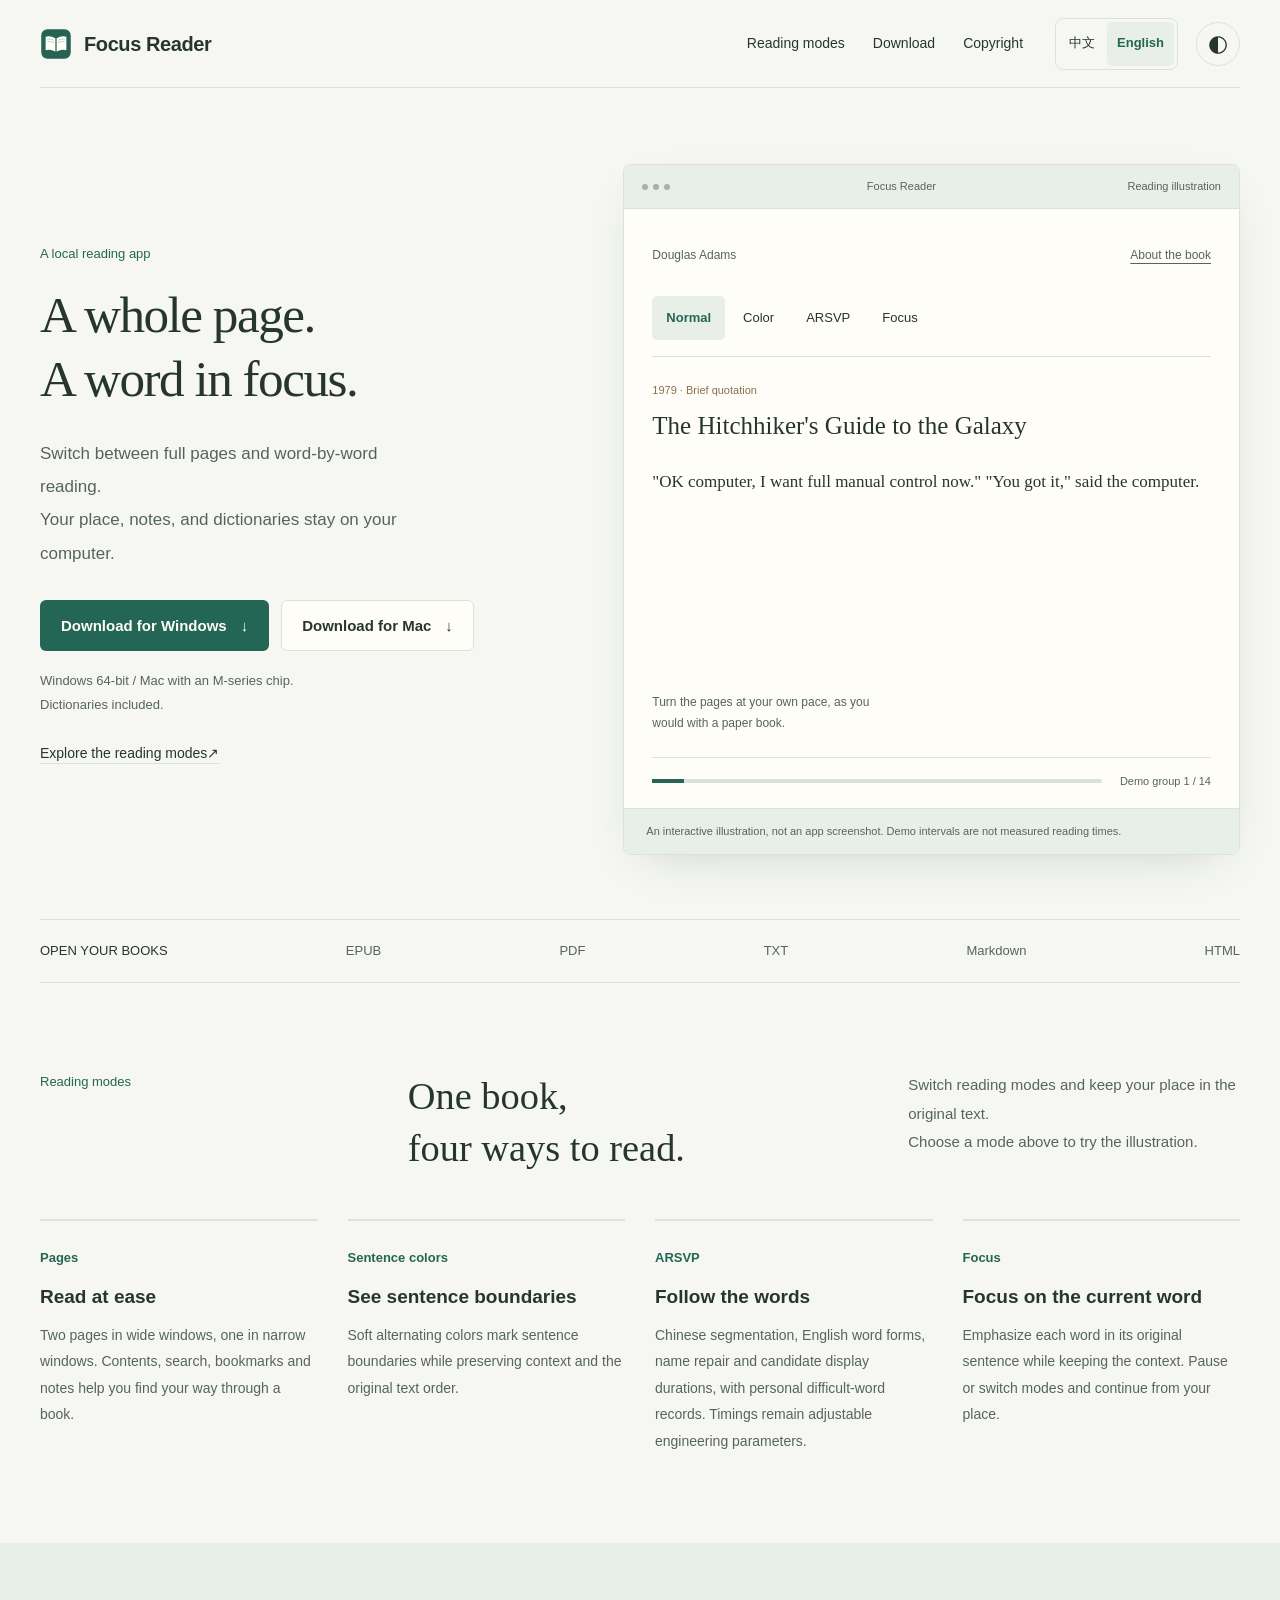
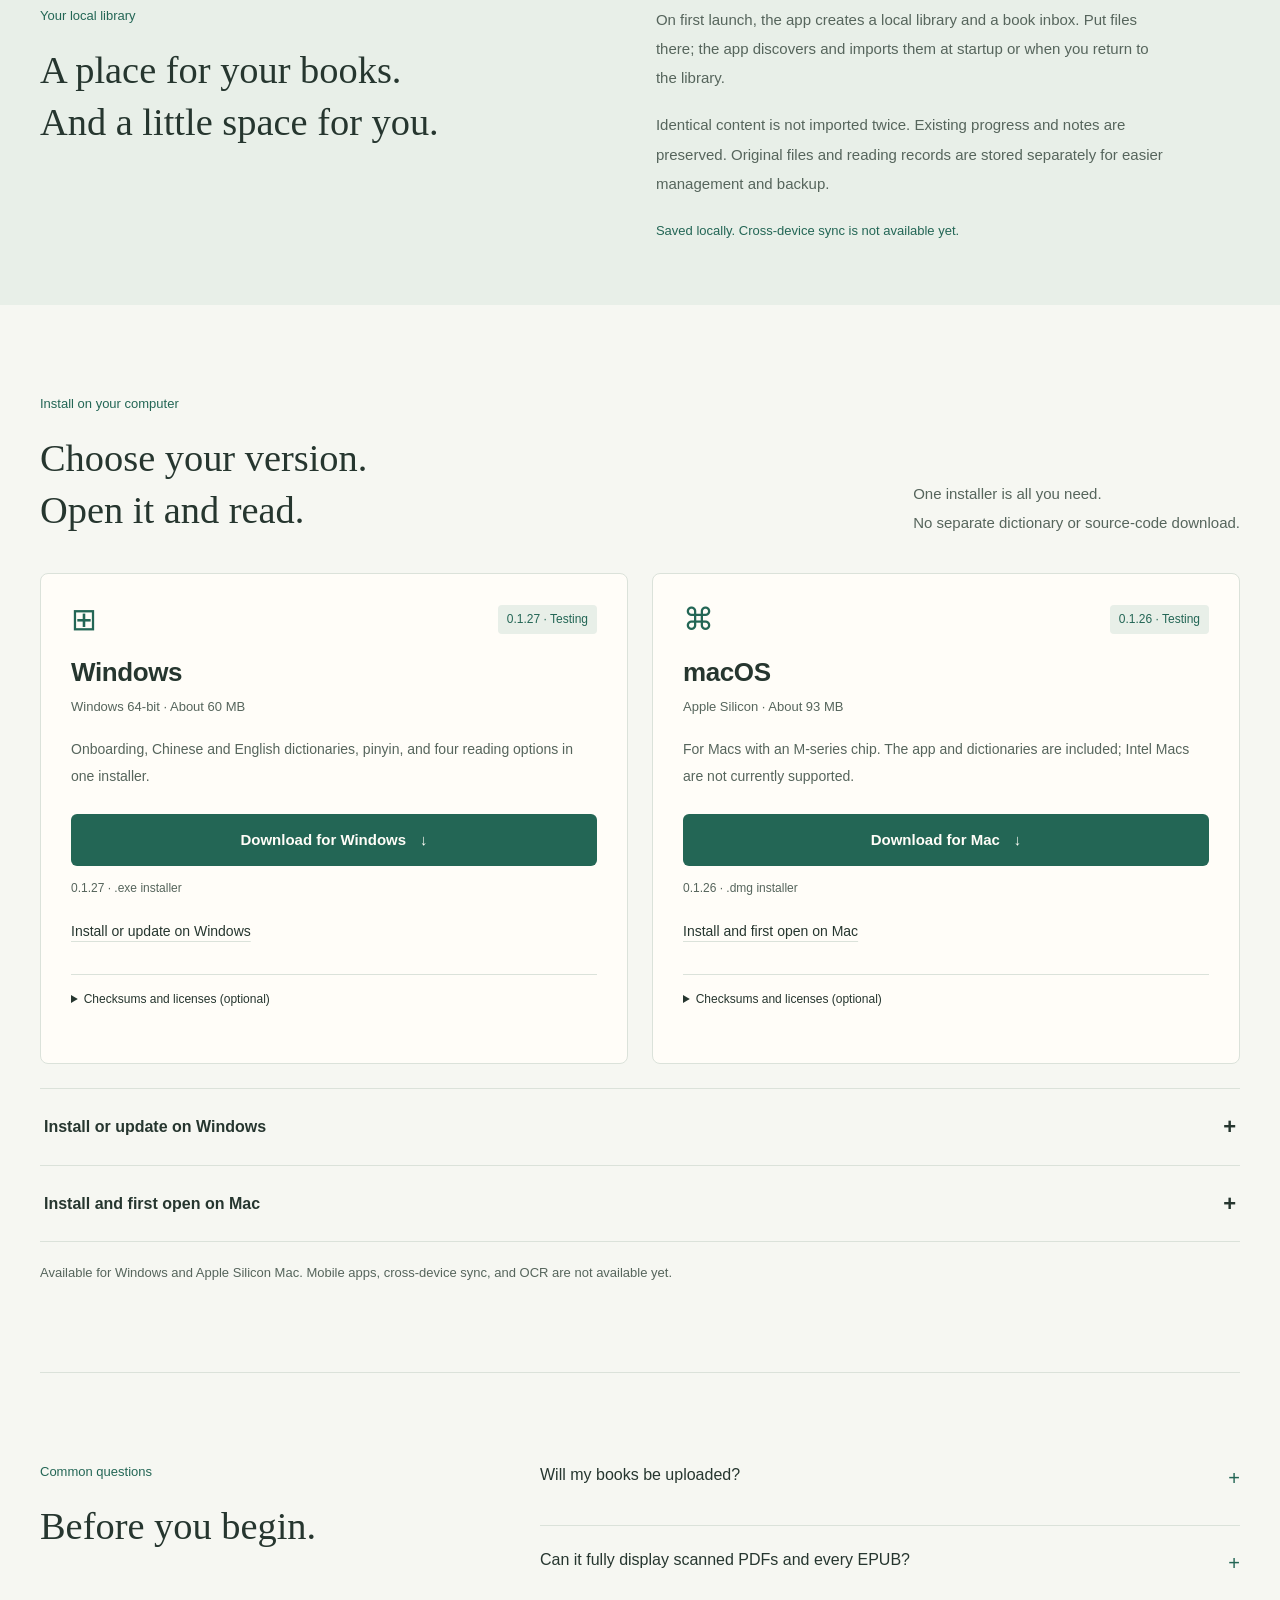
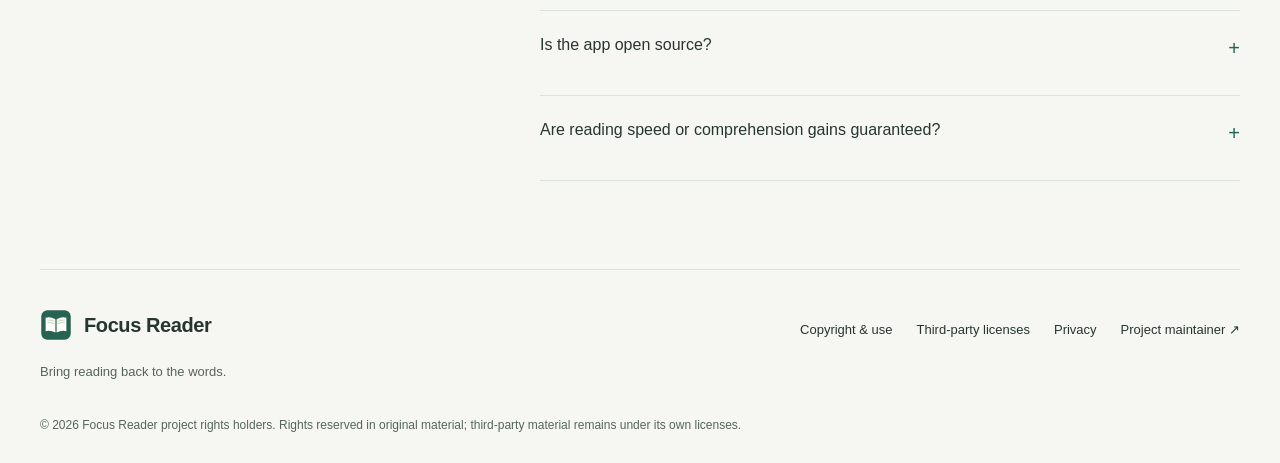
==== en/index.html @ 42b475e6 "Use attributed literary samples for Chinese and English reading demos" ====
<!doctype html>
<html lang="en">
<head>
  <meta charset="UTF-8">
  <meta name="viewport" content="width=device-width,initial-scale=1">
  <meta name="description" content="Focus Reader, a local desktop reader. Read normally, follow sentence colors, or try Chinese and English ARSVP and focus reading at your own pace.">
  <meta http-equiv="Content-Security-Policy" content="default-src &#x27;self&#x27;; script-src &#x27;self&#x27;; style-src &#x27;self&#x27;; img-src &#x27;self&#x27; data:; connect-src &#x27;self&#x27;; object-src &#x27;none&#x27;; base-uri &#x27;self&#x27;; form-action &#x27;none&#x27;">
  <meta name="referrer" content="strict-origin-when-cross-origin">
  <meta name="color-scheme" content="light dark">
  <title>Focus Reader · Keep your focus on the words</title>
  <link rel="icon" href="../icon.svg" type="image/svg+xml">
  <script src="../language.js"></script>
  <link rel="stylesheet" href="../styles.css">
  <script src="../site.js" defer></script>
</head>
<body>
  <a class="skip" href="#main">Skip to content</a>
  <header class="nav wrap">
    <a class="brand" href="./" aria-label="Focus Reader home"><img src="../icon.svg" alt="" width="34" height="34">Focus Reader</a>
    <nav aria-label="Main navigation"><a href="#experience">Reading modes</a><a href="#download">Download</a><a href="copyright.html">Copyright</a></nav>
    <div class="nav-controls"><div class="language-switch" aria-label="Website language"><a href="../index.html?lang=zh" data-language="zh" lang="zh-CN">中文</a><a href="index.html?lang=en" data-language="en" lang="en">English</a></div><button class="theme" id="theme-toggle" type="button" aria-label="Switch to dark appearance" aria-pressed="false">◐</button></div>
  </header>
  <main id="main">
    <section class="hero wrap" aria-labelledby="hero-title">
      <div class="hero-copy">
        <p class="eyebrow">A local reading app</p>
        <h1 id="hero-title">A whole page.<br>A word in focus.</h1>
        <p class="lead">Switch between full pages and word-by-word reading.<br>Your place, notes, and dictionaries stay on your computer.</p>
        <div class="hero-actions">
          <a class="button primary" data-windows-download href="https://github.com/f4freak1995-dev/focus-reader/releases/download/v0.1.27-windows/Focus-Reader-0.1.27-Windows-x64-setup.exe">Download for Windows <span aria-hidden="true">↓</span></a>
          <a class="button secondary" data-mac-download href="https://github.com/f4freak1995-dev/focus-reader/releases/download/v0.1.26-macos-testing/Focus-Reader-0.1.26-macOS-AppleSilicon-testing.dmg">Download for Mac <span aria-hidden="true">↓</span></a>
        </div>
        <p class="hero-note">Windows 64-bit / Mac with an M-series chip. Dictionaries included.</p>
        <a class="text-link" href="#experience">Explore the reading modes <span aria-hidden="true">↗</span></a>
      </div>
      <div class="reader-demo" aria-label="Interactive reading illustration">
        <div class="demo-top"><span><i class="window-dot"></i><i class="window-dot"></i><i class="window-dot"></i></span><span>Focus Reader</span><span class="demo-top-right">Reading illustration</span></div>
        <div class="demo-inner">
          <div class="demo-meta"><span data-sample-slot="author">Douglas Adams</span><a data-sample-slot="source" href="https://penguinrandomhousesecondaryeducation.com/book/?isbn=9780345418913">About the book</a></div>
          <div class="tabs" role="tablist" aria-label="Explore four reading modes">
            <button id="tab-normal" role="tab" aria-selected="true" aria-controls="reading-panel" tabindex="0" data-mode="normal">Normal</button>
            <button id="tab-color" role="tab" aria-selected="false" aria-controls="reading-panel" tabindex="-1" data-mode="color">Color</button>
            <button id="tab-arsvp" role="tab" aria-selected="false" aria-controls="reading-panel" tabindex="-1" data-mode="arsvp">ARSVP</button>
            <button id="tab-focus" role="tab" aria-selected="false" aria-controls="reading-panel" tabindex="-1" data-mode="focus">Focus</button>
          </div>
          <div id="reading-panel" class="page-text normal" role="tabpanel" aria-labelledby="tab-normal" tabindex="0">
            <p class="chapter-label" data-sample-slot="edition">1979 · Brief quotation</p>
            <h2 data-sample-slot="title">The Hitchhiker's Guide to the Galaxy</h2>
            <p class="sample" data-sample-slot="text"><span class="s1">"OK computer, I want full manual control now."</span> <span class="s2">"You got it," said the computer.</span></p>
            <div class="word-stage" hidden><span class="word-label">CURRENT WORD</span><strong id="current-word" data-sample-slot="firstWord">"OK</strong></div>
            <div class="focus-line" hidden></div>
            <div class="page-bottom"><span id="mode-caption" aria-live="polite">Turn the pages at your own pace, as you would with a paper book.</span><button id="play-demo" class="play" type="button" hidden aria-pressed="false">Play demo</button></div>
          </div>
          <div class="demo-progress"><span class="progress-track" aria-hidden="true"><svg viewbox="0 0 1000 4" preserveaspectratio="none"><rect width="1000" height="4" class="progress-background"/><rect id="demo-progress-fill" width="18" height="4"/></svg></span><span id="demo-location" data-sample-slot="progress">Demo group 1 / 14</span></div>
        </div>
        <p class="demo-disclaimer">An interactive illustration, not an app screenshot. Demo intervals are not measured reading times.</p>
      </div>
    </section>
    <div class="format-strip wrap"><span>OPEN YOUR BOOKS</span><span>EPUB</span><span>PDF</span><span>TXT</span><span>Markdown</span><span>HTML</span></div>
    <section id="experience" class="section wrap" aria-labelledby="experience-title">
      <div class="section-heading"><p class="eyebrow">Reading modes</p><h2 id="experience-title">One book,<br>four ways to read.</h2><p>Switch reading modes and keep your place in the original text.<br>Choose a mode above to try the illustration.</p></div>
      <div class="features">
        <article><span class="feature-no">Pages</span><h3>Read at ease</h3><p>Two pages in wide windows, one in narrow windows. Contents, search, bookmarks and notes help you find your way through a book.</p></article>
        <article><span class="feature-no">Sentence colors</span><h3>See sentence boundaries</h3><p>Soft alternating colors mark sentence boundaries while preserving context and the original text order.</p></article>
        <article><span class="feature-no">ARSVP</span><h3>Follow the words</h3><p>Chinese segmentation, English word forms, name repair and candidate display durations, with personal difficult-word records. Timings remain adjustable engineering parameters.</p></article>
        <article><span class="feature-no">Focus</span><h3>Focus on the current word</h3><p>Emphasize each word in its original sentence while keeping the context. Pause or switch modes and continue from your place.</p></article>
      </div>
    </section>
    <section class="library-section">
      <div class="wrap library-grid"><div><p class="eyebrow">Your local library</p><h2>A place for your books.<br>And a little space for you.</h2></div><div class="library-copy"><p>On first launch, the app creates a local library and a book inbox. Put files there; the app discovers and imports them at startup or when you return to the library.</p><p>Identical content is not imported twice. Existing progress and notes are preserved. Original files and reading records are stored separately for easier management and backup.</p><span class="small-label">Saved locally. Cross-device sync is not available yet.</span></div></div>
    </section>
    <section id="download" class="section wrap" aria-labelledby="download-title">
      <div class="download-heading"><div><p class="eyebrow">Install on your computer</p><h2 id="download-title">Choose your version.<br>Open it and read.</h2></div><p>One installer is all you need.<br>No separate dictionary or source-code download.</p></div>
      <div class="download-platforms">
        <article class="download-card windows-download" id="windows-release" data-platform="windows">
          <div class="card-top"><span class="platform-icon" aria-hidden="true">⊞</span><span class="pill">0.1.27 · Testing</span></div>
          <h3>Windows</h3><p class="platform-detail">Windows 64-bit · About 60 MB</p>
          <p>Onboarding, Chinese and English dictionaries, pinyin, and four reading options in one installer.</p>
          <a class="button primary" data-windows-download href="https://github.com/f4freak1995-dev/focus-reader/releases/download/v0.1.27-windows/Focus-Reader-0.1.27-Windows-x64-setup.exe">Download for Windows <span aria-hidden="true">↓</span></a>
          <p class="download-status" id="windows-status">0.1.27 · .exe installer</p>
          <a class="text-link" href="#windows-install">Install or update on Windows</a>
          <details class="checksum"><summary>Checksums and licenses (optional)</summary><code id="windows-hash">50075d830ff467c4a71d634f4842d98f9c08872d10078eed18a9a4a5bb893d3d</code><p><a href="https://github.com/f4freak1995-dev/focus-reader/releases/download/v0.1.27-windows/SHA256SUMS.txt">Download checksum list</a> · <a href="https://github.com/f4freak1995-dev/focus-reader/releases/download/v0.1.27-windows/Focus-Reader-0.1.27-Third-Party-Notices.zip">Third-party notices</a></p><p>This Windows testing build is not Authenticode-signed.</p></details>
        </article>
        <article class="download-card mac-download" data-platform="mac">
          <div class="card-top"><span class="platform-icon" aria-hidden="true">⌘</span><span class="pill">0.1.26 · Testing</span></div>
          <h3>macOS</h3><p class="platform-detail">Apple Silicon · About 93 MB</p>
          <p>For Macs with an M-series chip. The app and dictionaries are included; Intel Macs are not currently supported.</p>
          <a class="button primary" data-mac-download href="https://github.com/f4freak1995-dev/focus-reader/releases/download/v0.1.26-macos-testing/Focus-Reader-0.1.26-macOS-AppleSilicon-testing.dmg">Download for Mac <span aria-hidden="true">↓</span></a>
          <p class="download-status" id="mac-status">0.1.26 · .dmg installer</p>
          <a class="text-link" href="#mac-install">Install and first open on Mac</a>
          <details class="checksum"><summary>Checksums and licenses (optional)</summary><code id="mac-hash">46694acb97533a082efba105bd6e0d83851840b0fd268b4d8a2ce6a891030dfa</code><p><a href="https://github.com/f4freak1995-dev/focus-reader/releases/download/v0.1.26-macos-testing/SHA256SUMS.txt">Download checksum list</a> · <a href="third-party.html">Third-party licenses</a></p><p>This Mac testing build is not Apple-notarized.</p></details>
        </article>
      </div>
      <div class="installation-guides" id="install">
        <details class="platform-install" id="windows-install"><summary><span>Install or update on Windows</span><span aria-hidden="true">+</span></summary><div class="platform-install-content">
          <ol class="install-steps"><li><span class="step-number" aria-hidden="true">1</span><h4>Download the installer</h4><p>Click the Windows download button, then find the .exe file in Downloads.</p></li><li><span class="step-number" aria-hidden="true">2</span><h4>Double-click and install</h4><p>The app and dictionaries install together. Update an existing installation without deleting your library.</p></li><li><span class="step-number" aria-hidden="true">3</span><h4>Open your book</h4><p>Open Focus Reader from the desktop or Start menu. Import a book or try the included sample.</p></li></ol>
          <p class="books-tip">A local library is created on first launch. You can also choose its folder in the app.</p>
          <p class="help-reference">If the system shows an unknown publisher, confirm that the installer came from this page and check its checksum. Keep system security protections enabled.</p>
        </div></details>
        <details class="platform-install" id="mac-install"><summary><span>Install and first open on Mac</span><span aria-hidden="true">+</span></summary><div class="platform-install-content"><div id="mac-install-steps" class="install-guide"><h3>After downloading, install like this</h3><ol class="install-steps"><li><span class="step-number" aria-hidden="true">1</span><h4>Open the downloaded file</h4><p>In Finder's Downloads folder, double-click the downloaded  <strong>.dmg</strong>  file.</p></li><li><span class="step-number" aria-hidden="true">2</span><h4>Drag it into Applications</h4><p>In the window that opens, drag  <strong>Focus Reader</strong>  into  <strong>Applications</strong>  folder.</p></li><li><span class="step-number" aria-hidden="true">3</span><h4>Open it and start reading</h4><p>Open  <strong>Focus Reader</strong> from Finder's Applications folder. Your local library is created on first launch.</p></li></ol>
        <p class="books-tip">To add books later, put them in  <strong>Documents → Focus Reader → Books</strong>; they are imported at startup or when you return to the library.</p></div> <details id="mac-open-help" class="install-help">
          <summary>Does macOS say Apple cannot check the app for malicious software?</summary>
          <div class="open-help-content">
            <div class="alert-example" aria-label="Illustration of the can&#x27;t-open message"><img src="../icon.svg" alt="" width="40" height="40"><div><span class="example-label">EXAMPLE MESSAGE</span><p>Focus Reader cannot be opened because Apple cannot check it for malicious software.</p></div></div>
            <p class="help-context">The current Mac testing build has not been notarized by Apple, so macOS may show this message. <strong>This does not mean Apple has confirmed that the app is safe. </strong> The steps below apply only to messages about being unable to check the app or verify its developer. Confirm the installer came from this page, and continue only if you trust the app and have checked that the file has not been altered.</p>
            <h4>Follow these steps in order</h4>
            <ol class="open-help-steps">
              <li><strong>Dismiss the message first. </strong> Click OK or Done. Show in Finder only locates the file; it does not open the app.</li>
              <li><strong>Install the app in Applications. </strong> If you are still in the DMG window with two icons, drag Focus Reader into Applications and wait for copying to finish.</li>
              <li><strong>Try opening it from Applications once. </strong> Open Finder → Applications and double-click Focus Reader. If the same message appears, dismiss it and continue.</li>
              <li><strong>Open Privacy &amp; Security. </strong> Go to  → System Settings → Privacy &amp; Security, then scroll down to the Security section.</li>
              <li><strong>Find the blocked-app message for Focus Reader. </strong> Check that the message refers to Focus Reader, then click Open Anyway. Wording may vary with your macOS version.</li>
              <li><strong>Confirm by clicking Open. </strong> Complete the macOS confirmation and click Open. Afterward, you can usually launch the app directly from Applications.</li>
            </ol>
            <div class="settings-example" aria-label="Illustration of the System Settings path"><span> System Settings</span><span aria-hidden="true">→</span><span>Privacy &amp; Security</span><span aria-hidden="true">→</span><span>Focus Reader message</span><span class="example-choice">Open Anyway</span><small>Illustrative path; the actual interface depends on your macOS version.</small></div>
            <div class="help-cases">
              <div><h4>Can't find Open Anyway?</h4><p>Check that copying in step 2 finished and that step 3 opened Focus Reader from Applications. Try opening it again, return to Privacy &amp; Security and scroll down. A work- or school-managed Mac may restrict this action; contact its administrator.</p></div>
              <div><h4>Does it say damaged or will damage your computer?</h4><p>These are different warnings. Stop opening the app, download it again from the official source and report the full message. This guide does not apply to those warnings, and downloading again is not guaranteed to resolve them.</p></div>
              <div><h4>Does it say the chip or system version is incompatible?</h4><p>Open  → About This Mac and check your macOS version and chip. This installer supports only Apple Silicon Macs, not Intel Macs.</p></div>
            </div>
            <p class="help-reference">Based on  <a href="https://support.apple.com/en-us/102445" rel="noopener noreferrer">Apple's official guide to opening apps</a>. If the app still won't start, <a href="https://github.com/f4freak1995-dev/focus-reader/issues/new" rel="noopener noreferrer">report a launch issue</a> with your system version, chip and message text. Keep screenshots limited to the error window and hide personal information.</p>
          </div>
        </details></div></details>
      </div>
      <p class="release-boundary">Available for Windows and Apple Silicon Mac. Mobile apps, cross-device sync, and OCR are not available yet.</p>
    </section>
    <section class="faq wrap section" aria-labelledby="faq-title"><div class="faq-title"><p class="eyebrow">Common questions</p><h2 id="faq-title">Before you begin.</h2></div><div class="faq-list">
      <details><summary>Will my books be uploaded?</summary><p>The current app uses a local library, with no account or cloud sync. This website does not read your books or include tracking scripts. External hosting services may record visits under their own policies.</p></details>
      <details><summary>Can it fully display scanned PDFs and every EPUB?</summary><p>OCR is not available. Scanned PDFs can be viewed as original pages. Complex layouts, footnotes and publisher styling are still being improved. Encrypted EPUB content also has limitations.</p></details>
      <details><summary>Is the app open source?</summary><p>The original reader source is currently private. The public website provides product information, release notes and license notices. Third-party components remain under their own licenses.</p></details>
      <details><summary>Are reading speed or comprehension gains guaranteed?</summary><p>No. ARSVP and focus reading offer alternative presentations. Candidate timings need calibration through actual reading. The project does not claim validated improvements in comprehension.</p></details>
    </div></section>
  </main>
  <footer class="wrap footer"><div class="footer-brand"><a class="brand" href="./"><img src="../icon.svg" alt="" width="28" height="28">Focus Reader</a><p>Bring reading back to the words.</p></div><div class="footer-links"><a href="copyright.html">Copyright &amp; use</a><a href="third-party.html">Third-party licenses</a><a href="privacy.html">Privacy</a><a href="https://github.com/f4freak1995-dev" rel="noopener noreferrer">Project maintainer ↗</a></div><p class="copyright">© 2026 Focus Reader project rights holders. Rights reserved in original material; third-party material remains under its own licenses.</p></footer>
</body>
</html>
---- styles.css ----
/* Focus Reader: paper, readable type, and one clear route to the local app. */
:root {
  color-scheme:light;
  --bg:#f6f7f2;
  --panel:#fffdf8;
  --reader:#fffdf8;
  --ink:#26362f;
  --muted:#56655c;
  --line:#dbe2da;
  --green:#236655;
  --soft:#e8efe8;
  --accent:#8a7150;
  --shadow:0 16px 48px -24px #233e3540;
  --book-font:"Iowan Old Style","Songti SC","STSong",Georgia,serif;
  --ui-font:Inter,"Segoe UI","PingFang SC","Microsoft YaHei",sans-serif
}
:root[data-theme=dark] {
  color-scheme:dark;
  --bg:#18211d;
  --panel:#202c25;
  --reader:#222e27;
  --ink:#edf2eb;
  --muted:#b8c6bb;
  --line:#3d5043;
  --green:#a4d1b6;
  --soft:#2e4235;
  --accent:#d2b896;
  --shadow:0 16px 48px -24px #0008
}
* {
  box-sizing:border-box
}
html {
  scroll-behavior:smooth;
  scroll-padding-top:24px
}
body {
  margin:0;
  background:var(--bg);
  color:var(--ink);
  font:16px/1.7 var(--ui-font);
  text-rendering:optimizeLegibility
}
a {
  color:inherit;
  text-decoration:none
}
button {
  font:inherit;
  color:inherit;
  cursor:pointer
}
button,a {
  -webkit-tap-highlight-color:transparent
}
button:disabled {
  cursor:default
}
img {
  max-width:100%;
  height:auto
}
[hidden] {
  display:none!important
}
h1,h2,h3,h4,p {
  margin-block-start:0
}
h1,h2,h3 {
  line-height:1.35
}
h2 {
  font-family:var(--book-font);
  font-size:clamp(30px,3vw,44px);
  font-weight:500;
  margin-block-end:22px
}
p {
  margin-block-end:18px
}
a:focus-visible,button:focus-visible,summary:focus-visible,[tabindex]:focus-visible {
  outline:2px solid var(--green);
  outline-offset:5px;
  border-radius:3px
}
.wrap {
  width:min(1200px,calc(100% - 64px));
  margin-inline:auto
}
.section {
  padding-block:88px
}
.eyebrow {
  font-size:13px;
  color:var(--green);
  margin-block-end:18px;
  letter-spacing:0
}
.text-link {
  font-size:14px;
  text-decoration:underline;
  text-underline-offset:5px;
  text-decoration-color:var(--line)
}
.text-link:hover {
  text-decoration-color:var(--green)
}
.skip {
  position:absolute;
  inset-inline-start:24px;
  top:-100px;
  z-index:10;
  background:var(--panel);
  padding:10px 16px
}
.skip:focus {
  top:12px
}
/* Navigation stays simple;
language and appearance remain available on every page. */.nav {
  min-height:88px;
  display:flex;
  align-items:center;
  gap:32px;
  border-bottom:1px solid var(--line)
}
.brand {
  display:inline-flex;
  align-items:center;
  gap:12px;
  font-size:20px;
  font-weight:650;
  letter-spacing:-.4px;
  white-space:nowrap
}
.brand img {
  width:32px;
  height:32px
}
.nav nav {
  margin-inline-start:auto;
  display:flex;
  gap:28px;
  font-size:14px
}
.nav nav a:hover,.footer-links a:hover {
  color:var(--green)
}
.nav-controls {
  display:flex;
  align-items:center;
  gap:18px
}
.language-switch {
  display:flex;
  align-items:center;
  gap:2px;
  padding:3px;
  border:1px solid var(--line);
  border-radius:8px;
  font-size:13px
}
.language-switch a {
  display:grid;
  place-items:center;
  min-height:38px;
  padding:5px 10px
}
.language-switch [aria-current=true] {
  background:var(--soft);
  border-radius:5px;
  color:var(--green);
  font-weight:650
}
.theme {
  width:42px;
  height:42px;
  background:transparent;
  border:1px solid var(--line);
  border-radius:50%;
  font-size:23px;
  line-height:1
}
.theme:hover {
  background:var(--soft)
}
/* One intentional focal point: a level, readable book page rather than a floating mockup. */
.hero {
  display:grid;
  grid-template-columns:minmax(0,.92fr) minmax(0,1.08fr);
  align-items:center;
  gap:58px;
  padding-block:76px 64px
}
.hero h1 {
  font-family:var(--book-font);
  font-size:clamp(44px,4.2vw,64px);
  line-height:1.35;
  font-weight:500;
  letter-spacing:-1px;
  margin-block-end:26px
}
.hero .lead {
  font-size:17px;
  line-height:1.95;
  color:var(--muted);
  margin-block-end:30px;
  max-width:40ch
}
.hero-actions {
  display:flex;
  gap:12px;
  flex-wrap:wrap
}
.button {
  display:inline-flex;
  align-items:center;
  justify-content:center;
  gap:14px;
  padding:12px 20px;
  min-height:48px;
  border:1px solid transparent;
  border-radius:6px;
  font-size:15px;
  font-weight:600;
  text-align:center
}
.primary {
  background:var(--green);
  color:var(--panel)
}
.primary:hover {
  filter:brightness(.94)
}
.secondary {
  border-color:var(--line);
  background:var(--panel)
}
.secondary:hover {
  background:var(--soft);
  border-color:var(--green)
}
.hero-note {
  font-size:13px;
  line-height:1.8;
  color:var(--muted);
  margin-block:18px 16px;
  max-width:42ch
}
.reader-demo {
  background:var(--reader);
  border:1px solid var(--line);
  border-radius:8px;
  box-shadow:var(--shadow);
  overflow:hidden;
  min-width:0
}
.demo-top {
  display:flex;
  align-items:center;
  justify-content:space-between;
  gap:12px;
  padding:12px 18px;
  background:var(--soft);
  font-size:11px;
  color:var(--muted);
  border-bottom:1px solid var(--line)
}
.window-dot {
  display:inline-block;
  width:6px;
  height:6px;
  margin-inline-end:5px;
  border-radius:50%;
  background:var(--muted);
  opacity:.45
}
.demo-top-right {
  font-size:11px
}
.demo-inner {
  padding:25px 28px 18px
}
.demo-meta {
  display:flex;
  justify-content:space-between;
  gap:12px;
  font-size:12px;
  color:var(--muted);
  margin-block-end:18px
}
.tabs {
  display:flex;
  gap:4px;
  flex-wrap:wrap;
  padding-bottom:16px;
  border-bottom:1px solid var(--line)
}
.tabs button {
  border:0;
  border-radius:5px;
  background:transparent;
  padding:7px 14px;
  min-height:38px;
  font-size:13px
}
.tabs button[aria-selected=true] {
  background:var(--soft);
  color:var(--green);
  font-weight:650
}
.tabs button:hover {
  background:var(--soft)
}
.page-text {
  height:400px;
  min-height:400px;
  padding-block:24px 16px;
  display:flex;
  flex-direction:column
}
.chapter-label {
  font-size:11px;
  color:var(--accent);
  margin-block-end:10px
}
.page-text h2 {
  font-size:25px;
  margin-block-end:22px
}
.sample {
  font:18px/2.05 var(--book-font);
  margin:0;
  flex:1;
  min-height:0;
  overflow:auto;
  text-align:start;
  overflow-wrap:anywhere
}
.sample span {
  border-radius:2px
}
.page-text.color .s1 {
  background:#dcebdd;
  color:#253e2e
}
.page-text.color .s2 {
  background:#f0e3c9;
  color:#493a26
}
.page-text.color .s3 {
  background:#dfe7f0;
  color:#293c54
}
.page-bottom {
  display:flex;
  align-items:center;
  justify-content:space-between;
  gap:14px;
  color:var(--muted);
  font-size:12px;
  min-height:56px;
  margin-block-start:20px
}
.page-bottom>span {
  max-width:36ch
}
.play {
  flex-shrink:0;
  border:1px solid var(--line);
  border-radius:5px;
  background:var(--soft);
  color:var(--green);
  padding:6px 12px;
  min-height:38px;
  font-size:12px
}
.demo-progress {
  display:flex;
  align-items:center;
  gap:18px;
  border-top:1px solid var(--line);
  padding-top:14px;
  font-size:11px;
  color:var(--muted);
  font-variant-numeric:tabular-nums
}
.progress-track {
  flex:1;
  height:4px;
  display:block
}
.progress-track svg {
  display:block;
  width:100%;
  height:4px;
  fill:var(--green)
}
.progress-background {
  fill:var(--line)
}
.demo-disclaimer {
  margin:0;
  padding:13px 22px;
  background:var(--soft);
  font-size:11px;
  line-height:1.7;
  color:var(--muted);
  border-top:1px solid var(--line)
}
.word-stage:not([hidden]) {
  display:flex;
  flex:1;
  align-items:center;
  justify-content:center;
  flex-direction:column;
  min-height:0
}
.word-label,.word-context {
  font-size:12px;
  color:var(--muted);
  text-align:center
}
.word-stage strong {
  font:500 46px/1.8 var(--book-font);
  color:var(--green);
  text-align:center;
  overflow-wrap:anywhere;
  max-width:100%
}
.focus-line:not([hidden]) {
  display:block;
  flex:1;
  min-height:0;
  overflow:auto;
  font:18px/2.25 var(--book-font);
  overflow-wrap:anywhere
}
.focus-token {
  display:inline-block;
  white-space:pre;
  padding-inline:4px;
  transform:scale(1);
  border-radius:3px;
  transition:transform 130ms ease-out,background-color 130ms ease-out,color 130ms ease-out
}
.focus-token.is-current {
  transform:scale(1.08);
  color:var(--green);
  background:var(--soft)
}
html:lang(en) .hero h1,html:lang(en) h2,html:lang(en) .sample,html:lang(en) .focus-line {
  font-family:Georgia,"Times New Roman",serif
}
html:lang(en) .hero h1 {
  font-size:clamp(40px,4vw,60px);
  line-height:1.25;
  letter-spacing:-1.5px
}
html:lang(en) .sample,html:lang(en) .focus-line {
  font-size:17px;
  line-height:1.95
}
.format-strip {
  display:flex;
  align-items:center;
  gap:28px;
  justify-content:space-between;
  border-block:1px solid var(--line);
  padding-block:20px;
  font-size:13px;
  color:var(--muted)
}
.format-strip span:first-child {
  color:var(--ink)
}
.section-heading {
  display:grid;
  grid-template-columns:1fr 1.4fr 1fr;
  gap:36px;
  align-items:start;
  margin-block-end:44px
}
.section-heading h2 {
  margin:0
}
.section-heading>p:last-child {
  color:var(--muted);
  font-size:15px;
  line-height:1.9;
  margin:0
}
.features {
  display:grid;
  grid-template-columns:repeat(4,minmax(0,1fr));
  gap:30px
}
.features article {
  border-top:2px solid var(--line);
  padding-top:22px
}
.feature-no {
  font-size:13px;
  color:var(--green);
  font-weight:600
}
.features h3 {
  font-size:19px;
  margin-block:14px 12px;
  font-weight:600
}
.features p {
  font-size:14px;
  line-height:1.9;
  color:var(--muted);
  margin:0
}
.library-section {
  padding-block:62px;
  background:var(--soft)
}
.library-grid {
  display:grid;
  grid-template-columns:1fr 1.1fr;
  gap:85px
}
.library-grid h2 {
  margin:0
}
.library-copy p {
  font-size:15px;
  line-height:1.95;
  max-width:62ch;
  color:var(--muted)
}
.small-label {
  font-size:13px;
  color:var(--green)
}
/* Both desktop versions are visible before their optional detailed instructions. */
.download-heading {
  display:flex;
  justify-content:space-between;
  align-items:end;
  gap:40px;
  margin-block-end:36px
}
.download-heading h2 {
  margin:0
}
.download-heading>p {
  font-size:15px;
  line-height:1.9;
  color:var(--muted);
  margin:0
}
.download-platforms {
  display:grid;
  grid-template-columns:repeat(2,minmax(0,1fr));
  gap:24px
}
.download-card {
  padding:30px;
  background:var(--panel);
  border:1px solid var(--line);
  border-radius:8px;
  display:flex;
  flex-direction:column;
  min-width:0;
  scroll-margin-top:28px
}
.card-top {
  display:flex;
  align-items:center;
  justify-content:space-between;
  gap:18px;
  margin-block-end:20px
}
.platform-icon {
  font-size:31px;
  color:var(--green);
  line-height:1
}
.pill {
  font-size:12px;
  color:var(--green);
  background:var(--soft);
  border-radius:4px;
  padding:4px 9px;
  white-space:nowrap
}
.download-card h3 {
  font-size:26px;
  font-weight:600;
  margin-block-end:6px;
  letter-spacing:-.4px
}
.platform-detail {
  font-size:13px;
  color:var(--muted);
  margin-block-end:18px
}
.download-card>p:not(.platform-detail):not(.download-status) {
  font-size:14px;
  color:var(--muted);
  line-height:1.9;
  min-height:54px;
  margin-block-end:24px
}
.download-card>.button {
  width:100%;
  min-height:50px;
  margin-block-start:auto
}
.download-status {
  font-size:12px;
  color:var(--muted);
  margin-block:12px
}
.download-card>.text-link {
  align-self:start;
  margin-block-end:20px
}
.checksum {
  border-top:1px solid var(--line);
  padding-top:14px;
  font-size:12px
}
.checksum summary {
  min-height:30px
}
.checksum code {
  display:block;
  font:12px/1.8 ui-monospace,Consolas,monospace;
  overflow-wrap:anywhere;
  padding-block:16px;
  color:var(--muted)
}
.checksum p {
  color:var(--muted);
  font-size:12px
}
.checksum a {
  text-decoration:underline;
  text-underline-offset:3px
}
.installation-guides {
  margin-block-start:24px;
  border-block:1px solid var(--line);
  scroll-margin-top:28px
}
.platform-install+ .platform-install {
  border-top:1px solid var(--line)
}
summary {
  cursor:pointer
}
.platform-install>summary {
  display:flex;
  justify-content:space-between;
  align-items:center;
  gap:24px;
  padding:19px 4px;
  list-style:none;
  min-height:56px;
  font-size:16px;
  font-weight:550
}
.platform-install>summary::-webkit-details-marker {
  display:none
}
.platform-install>summary>span:last-child {
  font-size:22px;
  transition:transform 120ms ease-out
}
.platform-install[open]>summary>span:last-child {
  transform:rotate(45deg)
}
.platform-install-content {
  padding:12px 4px 30px
}
.install-guide h3 {
  font-size:23px;
  margin-block-end:24px
}
.install-steps {
  list-style:none;
  display:grid;
  grid-template-columns:repeat(3,minmax(0,1fr));
  gap:32px;
  padding:0;
  margin:0
}
.step-number {
  display:grid;
  place-items:center;
  width:32px;
  height:32px;
  color:var(--green);
  background:var(--soft);
  border-radius:50%;
  font-size:14px;
  font-weight:600
}
.install-steps h4 {
  font-size:16px;
  margin-block:16px 9px;
  font-weight:600
}
.install-steps p {
  font-size:14px;
  line-height:1.9;
  color:var(--muted);
  margin:0
}
.books-tip {
  padding:16px 20px;
  background:var(--soft);
  margin-block:24px 0;
  font-size:14px;
  line-height:1.9
}
.install-help {
  border-top:1px solid var(--line);
  padding-top:18px;
  margin-block-start:24px;
  scroll-margin-top:28px
}
.install-help>summary {
  padding-block:8px;
  min-height:44px;
  font-size:15px;
  font-weight:550
}
.open-help-content {
  padding-top:20px;
  max-width:90ch
}
.open-help-content p,.open-help-content li {
  color:var(--muted);
  font-size:14px;
  line-height:1.9
}
.open-help-content strong {
  color:var(--ink)
}
.open-help-content h4 {
  font-size:16px;
  margin-block:24px 12px
}
.alert-example {
  display:flex;
  gap:18px;
  align-items:center;
  padding:20px;
  background:var(--soft);
  border:1px solid var(--line);
  border-radius:6px;
  margin-bottom:22px
}
.alert-example img {
  flex-shrink:0
}
.alert-example p {
  margin:4px 0 0;
  color:var(--ink)
}
.example-label {
  font-size:12px;
  color:var(--muted)
}
.open-help-steps {
  padding-inline-start:24px
}
.open-help-steps li {
  padding-inline-start:8px;
  margin-block-end:13px
}
.open-help-steps li::marker {
  color:var(--green);
  font-weight:600
}
.settings-example {
  display:flex;
  flex-wrap:wrap;
  align-items:center;
  gap:12px;
  padding:18px;
  background:var(--soft);
  font-size:13px;
  margin-block:22px
}
.settings-example small {
  width:100%;
  font-size:12px;
  color:var(--muted)
}
.example-choice {
  padding:4px 10px;
  border:1px solid var(--line);
  background:var(--panel);
  border-radius:4px;
  color:var(--green)
}
.help-cases {
  display:grid;
  grid-template-columns:repeat(3,minmax(0,1fr));
  gap:25px
}
.help-reference {
  font-size:12px!important;
  color:var(--muted);
  line-height:1.9;
  margin-block:20px 0
}
.help-reference a,.install-help a {
  text-decoration:underline;
  text-underline-offset:3px
}
.release-boundary {
  font-size:13px;
  color:var(--muted);
  margin-block:20px 0
}
.faq {
  display:grid;
  grid-template-columns:.75fr 1.25fr;
  gap:80px;
  border-top:1px solid var(--line)
}
.faq-title h2 {
  margin:0
}
.faq-list details {
  border-bottom:1px solid var(--line);
  padding-block:20px
}
.faq-list details:first-child {
  padding-top:0
}
.faq-list summary {
  display:flex;
  justify-content:space-between;
  gap:24px;
  list-style:none;
  min-height:36px;
  font-size:16px
}
.faq-list summary::-webkit-details-marker {
  display:none
}
.faq-list summary::after {
  content:'+';
  font-size:20px;
  color:var(--green);
  flex-shrink:0
}
.faq-list details[open] summary::after {
  content:'−'
}
.faq-list p {
  font-size:14px;
  color:var(--muted);
  line-height:1.95;
  max-width:70ch;
  margin-block:16px 0
}
.footer {
  padding-block:38px 26px;
  border-top:1px solid var(--line);
  display:grid;
  grid-template-columns:1fr 1fr;
  gap:24px
}
.footer-brand p {
  font-size:13px;
  color:var(--muted);
  margin-block:12px 0
}
.footer-links {
  display:flex;
  justify-content:end;
  align-items:start;
  gap:24px;
  flex-wrap:wrap;
  font-size:13px
}
.copyright {
  grid-column:1/-1;
  font-size:12px;
  color:var(--muted);
  margin-block:8px 0;
  line-height:1.8
}
/* Legal content retains its hierarchy and horizontal-scroll fallback for tables. */
.legal {
  max-width:860px;
  padding-block:64px 90px
}
.legal h1 {
  font-family:var(--book-font);
  font-size:clamp(36px,4vw,48px);
  font-weight:500;
  margin-block-end:24px
}
.legal h2 {
  font-family:var(--ui-font);
  font-size:23px;
  letter-spacing:0;
  margin-block:36px 14px
}
.legal p,.legal li {
  font-size:15px;
  line-height:1.95;
  color:var(--muted)
}
.legal a {
  color:var(--green);
  text-decoration:underline;
  text-underline-offset:4px
}
.legal .notice {
  padding:18px 22px;
  border-inline-start:3px solid var(--green);
  background:var(--soft)
}
.table-scroll {
  overflow-x:auto;
  overscroll-behavior-inline:contain
}
.legal table {
  width:100%;
  border-collapse:collapse;
  font-size:13px;
  line-height:1.8;
  min-width:560px
}
.legal th,.legal td {
  text-align:start;
  vertical-align:top;
  padding:13px 10px;
  border-bottom:1px solid var(--line)
}
.legal th {
  font-weight:600
}
.legal td {
  color:var(--muted)
}
.legal code {
  overflow-wrap:anywhere
}
@media(max-width:1080px) {
  .nav {
    gap:24px
  }
  .nav nav {
    gap:20px
  }
  .nav-controls {
    gap:12px
  }
  .hero {
    gap:30px
  }
  .hero-actions {
    flex-direction:column;
    align-items:start
  }
  .hero-actions .button {
    min-width:220px
  }
  .section-heading {
    grid-template-columns:.8fr 1.2fr;
    gap:25px
  }
  .section-heading>p:last-child {
    grid-column:2
  }
  .features {
    grid-template-columns:repeat(2,minmax(0,1fr))
  }
  .library-grid {
    gap:48px
  }
  .demo-inner {
    padding-inline:22px
  }
}
@media(max-width:760px) {
  .wrap {
    width:calc(100% - 40px)
  }
  .nav {
    flex-wrap:wrap;
    gap:12px;
    min-height:104px;
    padding-block:16px
  }
  .nav>.brand {
    margin-inline-end:auto;
    font-size:18px
  }
  .brand img {
    width:28px;
    height:28px
  }
  .nav nav {
    order:3;
    width:100%;
    margin:0;
    gap:24px;
    font-size:13px
  }
  .nav-controls {
    gap:8px
  }
  .language-switch {
    font-size:12px
  }
  .language-switch a {
    min-height:36px;
    padding-inline:7px
  }
  .theme {
    width:36px;
    height:36px
  }
  .hero {
    grid-template-columns:1fr;
    padding-block:42px 36px;
    gap:32px
  }
  .hero h1 {
    font-size:clamp(40px,7.5vw,54px);
    line-height:1.4;
    margin-bottom:22px
  }
  .hero .lead {
    font-size:16px;
    line-height:1.9
  }
  .hero-actions {
    flex-direction:row;
    align-items:stretch;
    gap:10px
  }
  .hero-actions .button {
    flex:1;
    min-width:0;
    padding-inline:14px;
    font-size:14px
  }
  .hero-note {
    font-size:12px
  }
  .reader-demo {
    width:100%;
    max-width:590px;
    justify-self:center;
    box-shadow:none
  }
  .demo-inner {
    padding:21px 20px 16px
  }
  .demo-top {
    padding-inline:16px
  }
  .tabs button {
    min-height:40px;
    padding-inline:12px
  }
  .page-text {
    height:400px;
    min-height:400px
  }
  .page-text h2 {
    font-size:24px
  }
  .sample {
    font-size:17px
  }
  .page-bottom {
    gap:12px;
    font-size:11px
  }
  .demo-disclaimer {
    padding-inline:20px
  }
  .demo-meta {
    font-size:11px
  }
  html:lang(en) .hero h1 {
    font-size:clamp(38px,7.5vw,54px);
    letter-spacing:-1px
  }
  .format-strip {
    flex-wrap:wrap;
    justify-content:start;
    gap:13px 24px;
    padding-block:18px;
    font-size:12px
  }
  .format-strip>span:first-child {
    width:100%
  }
  .section {
    padding-block:54px
  }
  .section-heading {
    grid-template-columns:1fr;
    gap:18px;
    margin-bottom:32px
  }
  .section-heading>p:last-child {
    grid-column:auto;
    font-size:14px
  }
  .section-heading .eyebrow {
    margin:0
  }
  .features {
    gap:28px 22px
  }
  .features h3 {
    font-size:18px
  }
  .features p {
    font-size:13px
  }
  .library-section {
    padding-block:42px
  }
  .library-grid {
    grid-template-columns:1fr;
    gap:24px
  }
  .library-copy p {
    font-size:14px
  }
  .download-heading {
    display:block;
    margin-bottom:28px
  }
  .download-heading>p {
    margin-top:18px;
    font-size:14px
  }
  .download-platforms {
    grid-template-columns:1fr;
    gap:18px
  }
  .download-card {
    padding:25px
  }
  .download-card>p:not(.platform-detail):not(.download-status) {
    min-height:0;
    margin-bottom:22px
  }
  .download-card>.button {
    min-height:50px
  }
  .platform-install>summary {
    font-size:15px
  }
  .install-steps {
    grid-template-columns:1fr;
    gap:24px
  }
  .install-steps li {
    display:grid;
    grid-template-columns:32px 1fr;
    gap:0 14px
  }
  .step-number {
    grid-row:1/3
  }
  .install-steps h4 {
    margin:0 0 8px
  }
  .install-steps p {
    grid-column:2
  }
  .help-cases {
    grid-template-columns:1fr;
    gap:0
  }
  .alert-example {
    padding:16px;
    align-items:start
  }
  .settings-example {
    padding:16px
  }
  .faq {
    grid-template-columns:1fr;
    gap:28px
  }
  .footer {
    grid-template-columns:1fr;
    gap:20px
  }
  .footer-links {
    justify-content:start;
    gap:18px
  }
  .copyright {
    grid-column:auto
  }
  .legal {
    padding-top:40px
  }
  .legal p,.legal li {
    font-size:14px
  }
}
@media(max-width:390px) {
  .wrap {
    width:calc(100% - 32px)
  }
  .nav>.brand {
    font-size:16px;
    gap:8px
  }
  .brand img {
    width:26px;
    height:26px
  }
  .nav-controls {
    gap:5px
  }
  .language-switch a {
    padding-inline:6px
  }
  .hero-actions {
    flex-direction:column
  }
  .hero-actions .button {
    flex:auto
  }
  .hero h1 {
    font-size:40px
  }
  .features {
    grid-template-columns:1fr
  }
  .demo-inner {
    padding-inline:17px
  }
  .tabs button {
    padding-inline:10px
  }
  .demo-top-right {
    display:none
  }
  .page-bottom {
    align-items:start
  }
  .download-card {
    padding:22px
  }
}
@media(prefers-reduced-motion:reduce) {
  html {
    scroll-behavior:auto
  }
  *,*::before,*::after {
    animation:none!important;
    transition:none!important
  }
}
/* Comfortable pointer targets without enlarging inline reading text. */
.text-link {
  display:inline-flex;
  align-items:center;
  min-height:44px
}
.nav nav a,.footer-links a {
  display:inline-flex;
  align-items:center;
  min-height:44px
}
.tabs button,.play,.checksum summary,.faq-list summary {
  min-height:44px
}
.language-switch a {
  min-height:44px
}
.theme {
  min-width:44px;
  min-height:44px
}

/* Literary attribution is separate from the shared reading sample. */
.demo-meta {align-items:center;flex-wrap:wrap;}
.demo-meta a {text-decoration:underline;text-underline-offset:4px;min-height:44px;display:inline-flex;align-items:center;}
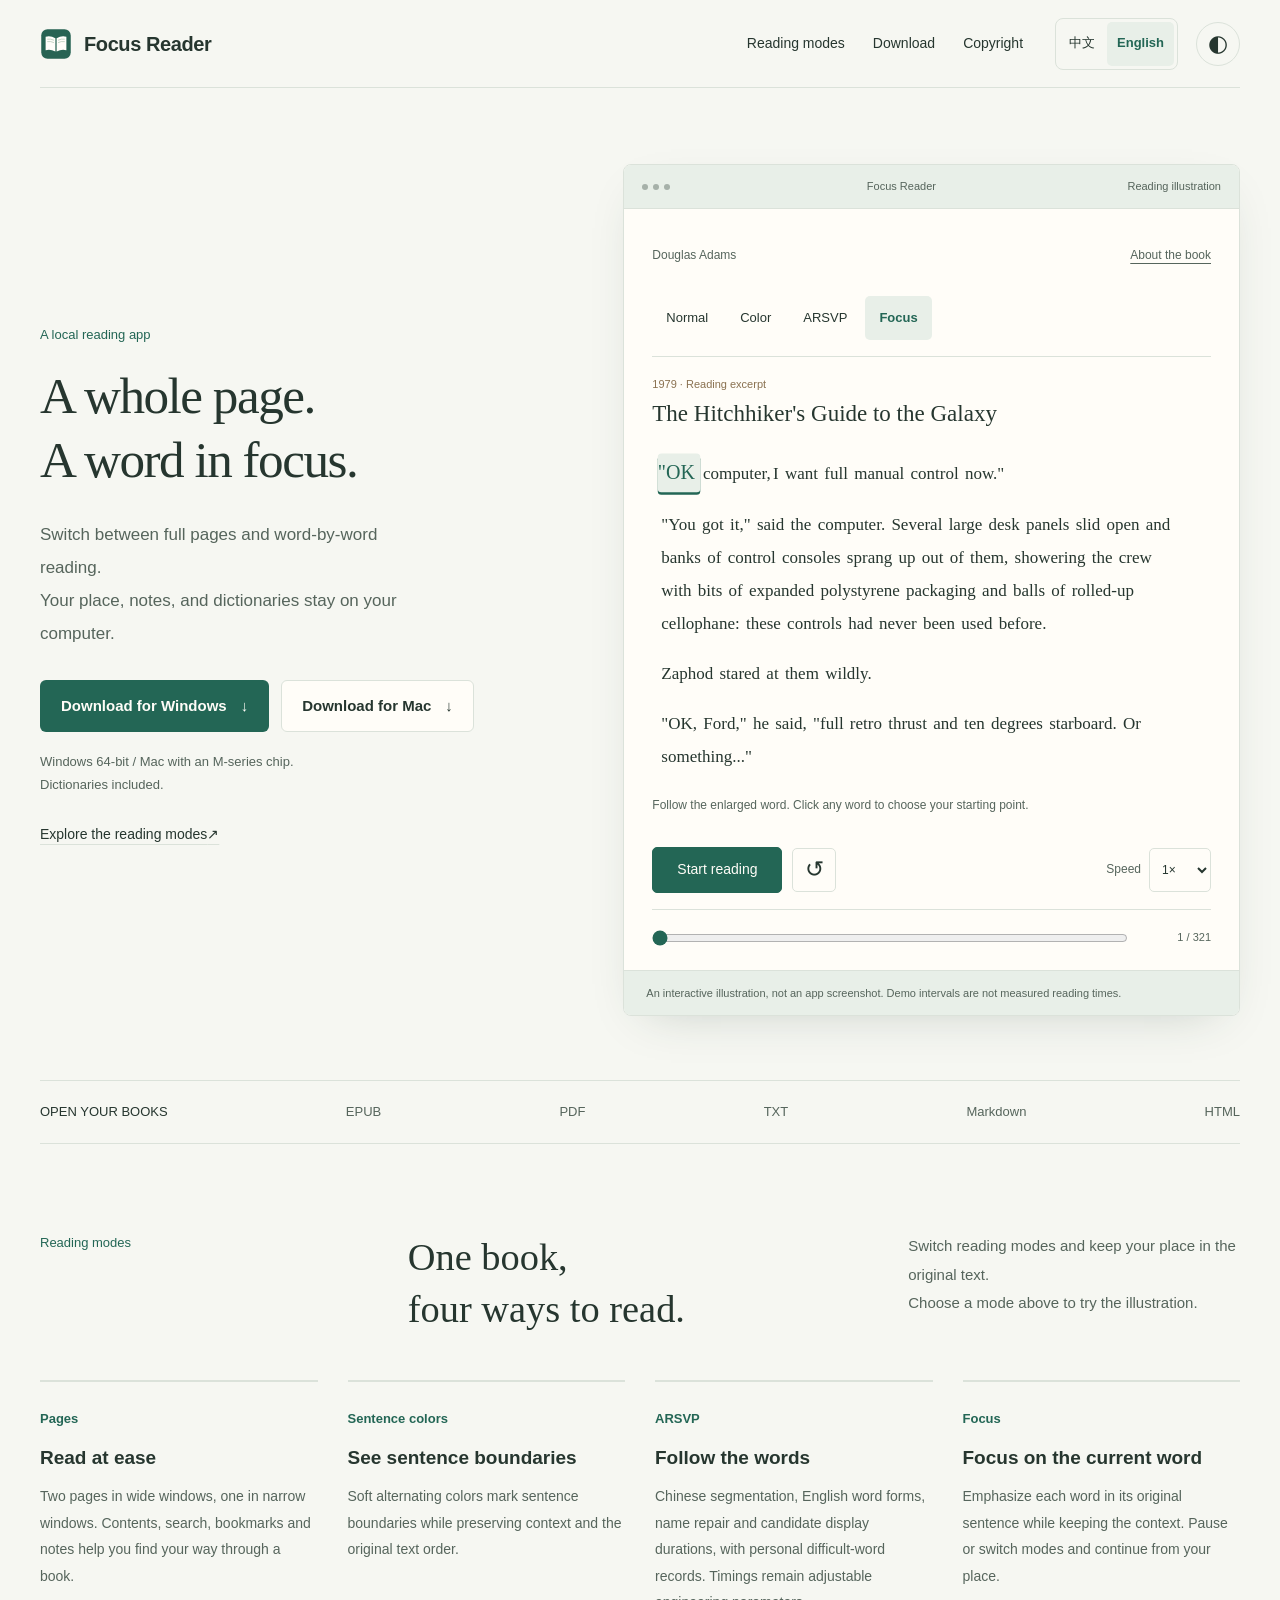
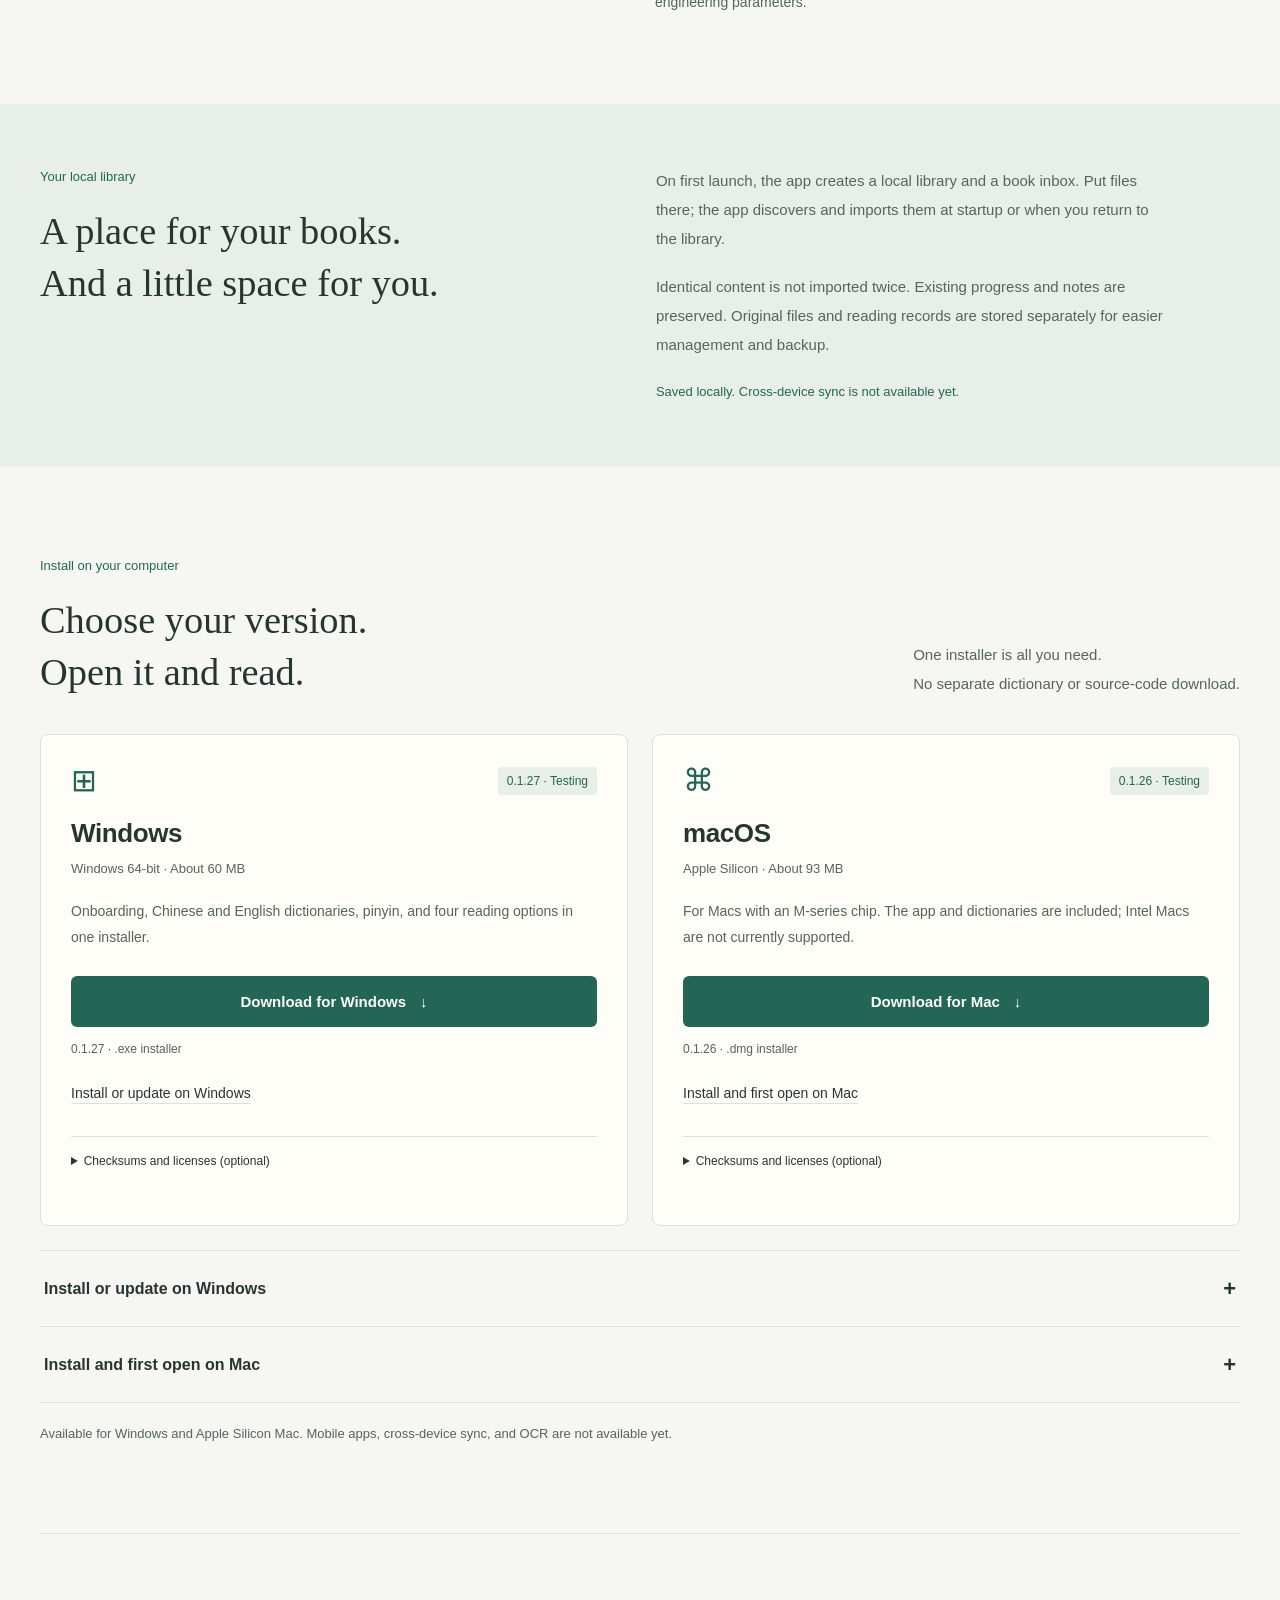
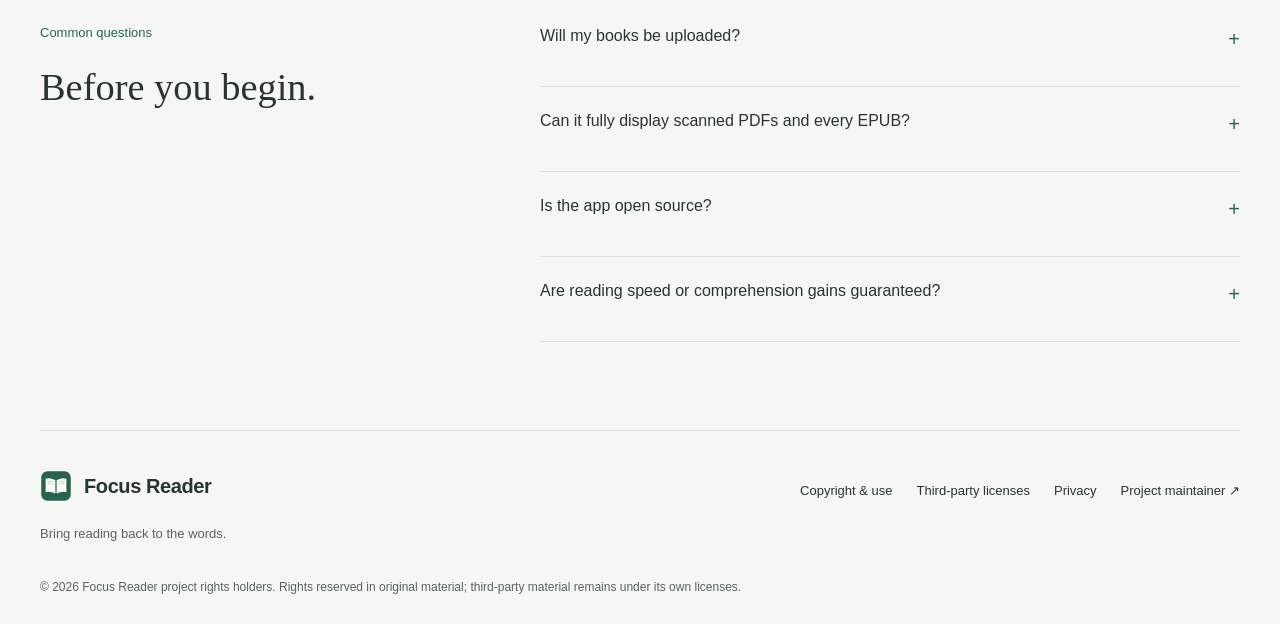
==== commit 24992515: "Build a continuous Focus reading demo with longer English passage and playback controls" ====
--- a/en/index.html
+++ b/en/index.html
@@ -44,14 +44,28 @@
             <button id="tab-focus" role="tab" aria-selected="false" aria-controls="reading-panel" tabindex="-1" data-mode="focus">Focus</button>
           </div>
           <div id="reading-panel" class="page-text normal" role="tabpanel" aria-labelledby="tab-normal" tabindex="0">
-            <p class="chapter-label" data-sample-slot="edition">1979 · Brief quotation</p>
+            <p class="chapter-label" data-sample-slot="edition">1979 · Reading excerpt</p>
             <h2 data-sample-slot="title">The Hitchhiker's Guide to the Galaxy</h2>
-            <p class="sample" data-sample-slot="text"><span class="s1">"OK computer, I want full manual control now."</span> <span class="s2">"You got it," said the computer.</span></p>
+            <div class="sample" data-sample-slot="text"><p class="sample-paragraph"><span class="s1">"OK computer, I want full manual control now."</span></p>
+<p class="sample-paragraph"><span class="s2">"You got it," said the computer.</span><span class="s3"> Several large desk panels slid open and banks of control consoles sprang up out of them, showering the crew with bits of expanded polystyrene packaging and balls of rolled-up cellophane: these controls had never been used before.</span></p>
+<p class="sample-paragraph"><span class="s1">Zaphod stared at them wildly.</span></p>
+<p class="sample-paragraph"><span class="s2">"OK, Ford," he said, "full retro thrust and ten degrees starboard.</span><span class="s3"> Or something..."</span></p>
+<p class="sample-paragraph"><span class="s1">"Good luck guys," chirped the computer, "impact minus thirty seconds..."</span><span class="s2"> Ford leapt to the controls - only a few of them made any immediate sense to him so he pulled those.</span></p>
+<p class="sample-paragraph"><span class="s3">The ship shook and screamed as its guidance rocked jets tried to push it every which way simultaneously.</span><span class="s1"> He released half of them and the ship span round in a tight arc and headed back the way it had come, straight towards the oncoming missiles.</span></p>
+<p class="sample-paragraph"><span class="s2">Air cushions ballooned out of the walls in an instant as everyone was thrown against them.</span><span class="s3"> For a few seconds the inertial forces held them flattened and squirming for breath, unable to move.</span></p>
+<p class="sample-paragraph"><span class="s1">Zaphod struggled and pushed in manic desperation and finally managed a savage kick at a small lever that formed part of the guidance system.</span><span class="s2"> The lever snapped off.</span><span class="s3"> The ship twisted sharply and rocketed upwards.</span></p>
+<p class="sample-paragraph"><span class="s1">The crew were hurled violently back across the cabin.</span><span class="s2"> Ford's copy of The Hitch Hiker's Guide to the Galaxy smashed into another section of the control console with the combined result that the guide started to explain to anyone who cared to listen about the best ways of smuggling Antarean parakeet glands out of Antares (an Antarean parakeet gland stuck on a small stick is a revolting but much sought after cocktail delicacy and very large sums of money are often paid for them by very rich idiots who want to impress other very rich idiots), and the ship suddenly dropped out of the sky like a stone.</span></p></div>
             <div class="word-stage" hidden><span class="word-label">CURRENT WORD</span><strong id="current-word" data-sample-slot="firstWord">"OK</strong></div>
             <div class="focus-line" hidden></div>
-            <div class="page-bottom"><span id="mode-caption" aria-live="polite">Turn the pages at your own pace, as you would with a paper book.</span><button id="play-demo" class="play" type="button" hidden aria-pressed="false">Play demo</button></div>
+
           </div>
-          <div class="demo-progress"><span class="progress-track" aria-hidden="true"><svg viewbox="0 0 1000 4" preserveaspectratio="none"><rect width="1000" height="4" class="progress-background"/><rect id="demo-progress-fill" width="18" height="4"/></svg></span><span id="demo-location" data-sample-slot="progress">Demo group 1 / 14</span></div>
+          <p class="demo-hint" id="mode-caption" aria-live="polite">Turn the pages at your own pace, as you would with a paper book.</p>
+          <div class="demo-controls" hidden>
+            <button id="play-demo" class="play" type="button" aria-pressed="false">Start reading</button>
+            <button id="restart-demo" class="demo-restart" type="button" aria-label="Read from the beginning">↺</button>
+            <label class="demo-speed"><span>Speed</span><select id="demo-speed"><option value="1">1×</option><option value="1.5">1.5×</option><option value="2">2×</option></select></label>
+          </div>
+          <div class="demo-progress"><input id="demo-seek" type="range" min="0" max="30" step="1" value="0" aria-label="Position in the reading sample" disabled><span id="demo-location" data-sample-slot="progress">Demo group 1 / 321</span></div>
         </div>
         <p class="demo-disclaimer">An interactive illustration, not an app screenshot. Demo intervals are not measured reading times.</p>
       </div>
--- a/styles.css
+++ b/styles.css
@@ -1294,3 +1294,41 @@
 /* Literary attribution is separate from the shared reading sample. */
 .demo-meta {align-items:center;flex-wrap:wrap;}
 .demo-meta a {text-decoration:underline;text-underline-offset:4px;min-height:44px;display:inline-flex;align-items:center;}
+
+/* Continuous reading demo: the text is the primary interactive surface. */
+.reader-demo .page-text {height:430px;min-height:430px;padding-block:18px 12px;}
+.reader-demo .chapter-label {margin-bottom:5px;}
+.reader-demo .page-text h2 {font-size:23px;margin-bottom:20px;flex-shrink:0;}
+.reader-demo .sample,.reader-demo .focus-line {font-size:18px;line-height:2;scrollbar-gutter:stable;overscroll-behavior:contain;padding:8px 8px 22px;}
+.sample-paragraph,.focus-paragraph {margin:0 0 1em;}
+.focus-paragraph:last-child,.sample-paragraph:last-child {margin-bottom:0;}
+.reader-demo .focus-token {font:inherit;color:inherit;display:inline-block;white-space:pre;padding:0 1px;margin:0;border:0;border-radius:0;background:none;transform:none;transition:none;vertical-align:baseline;}
+.reader-demo .focus-token.is-current {transform:none;background:none;color:inherit;}
+.focus-glyph {display:inline-block;white-space:pre;border-radius:3px;transform-origin:50% 60%;transition:transform 150ms ease-out,background-color 150ms ease-out;}
+.focus-token.is-current .focus-glyph {background:var(--soft);color:var(--green);box-shadow:0 2px 0 var(--green);transform:scale(1.18);}
+.focus-token.is-before .focus-glyph {transform:translateX(-4px);}
+.focus-token.is-after .focus-glyph {transform:translateX(4px);}
+.focus-token:hover .focus-glyph {background:var(--soft);}
+.demo-hint {min-height:38px;font-size:12px;color:var(--muted);line-height:1.7;margin:8px 0 14px;}
+.demo-controls {display:flex;align-items:center;gap:10px;margin-bottom:16px;}
+.demo-controls .play {min-height:46px;padding:9px 24px;font-size:14px;background:var(--green);color:var(--panel);border-color:var(--green);}
+.demo-restart {width:44px;min-height:44px;border:1px solid var(--line);background:transparent;border-radius:5px;font-size:23px;}
+.demo-speed {display:flex;align-items:center;gap:8px;margin-left:auto;color:var(--muted);font-size:12px;}
+.demo-speed select {min-height:44px;padding:6px 8px;color:var(--ink);background:var(--panel);border:1px solid var(--line);border-radius:5px;font:inherit;}
+#demo-seek {min-width:0;flex:1;width:100%;height:28px;margin:0;accent-color:var(--green);cursor:pointer;}
+#demo-location {white-space:nowrap;min-width:65px;text-align:right;}
+select:focus-visible,input:focus-visible {outline:2px solid var(--green);outline-offset:4px;}
+@media(max-width:760px) {
+  .reader-demo .page-text {height:400px;min-height:400px;}
+  .reader-demo .sample,.reader-demo .focus-line {font-size:17px;}
+  .demo-controls .play {padding-inline:18px;}
+}
+@media(prefers-reduced-motion:reduce) {
+  .focus-glyph {transition:none!important;transform:none!important;}
+}
+
+@media(max-width:390px) {
+  .demo-speed span {position:absolute;width:1px;height:1px;clip-path:inset(50%);overflow:hidden;}
+  .demo-speed {gap:0;}
+  .demo-controls .play {font-size:13px;padding-inline:14px;}
+}
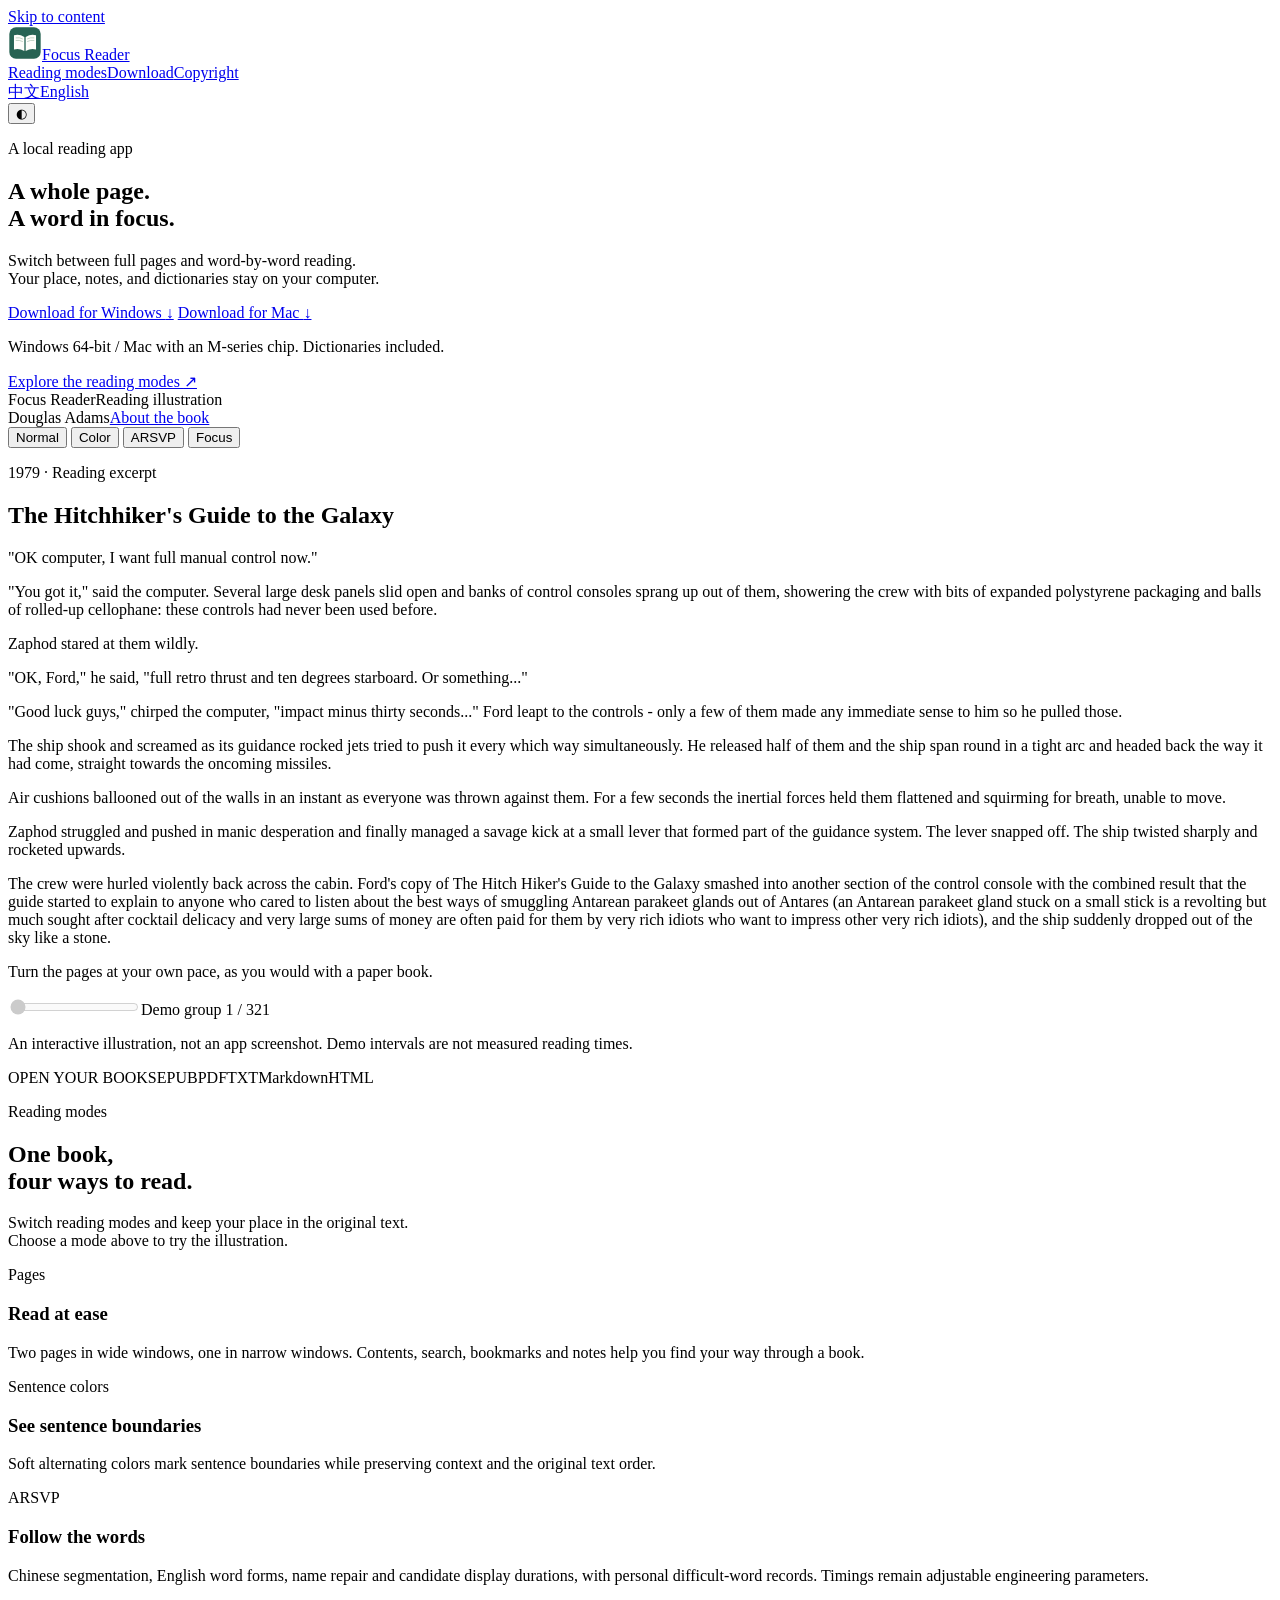
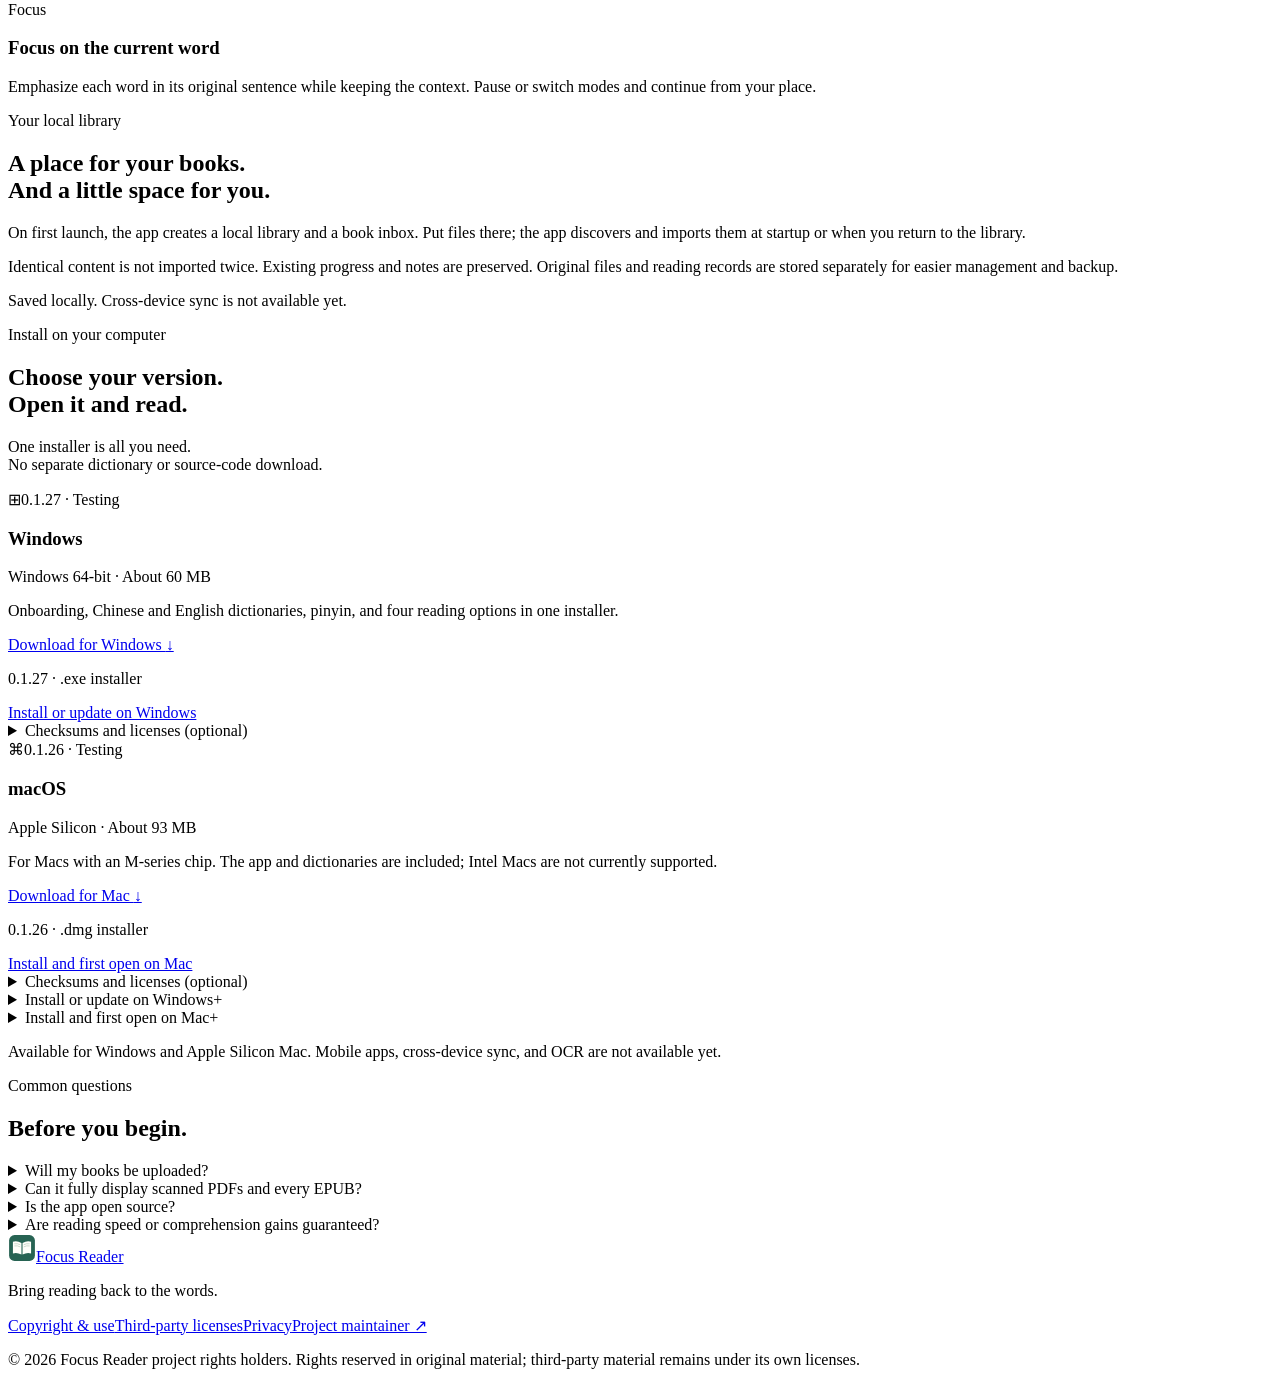
==== commit 26885575: "Prevent stale cached scripts from truncating the Focus reading demo" ====
--- a/en/index.html
+++ b/en/index.html
@@ -9,9 +9,9 @@
   <meta name="color-scheme" content="light dark">
   <title>Focus Reader · Keep your focus on the words</title>
   <link rel="icon" href="../icon.svg" type="image/svg+xml">
-  <script src="../language.js"></script>
-  <link rel="stylesheet" href="../styles.css">
-  <script src="../site.js" defer></script>
+  <script src="../assets/language.ee6a995ed6f2.js"></script>
+  <link rel="stylesheet" href="../assets/styles.e9c4fc1f1f86.css">
+  <script src="../assets/site.2d496750d5d3.js" defer></script>
 </head>
 <body>
   <a class="skip" href="#main">Skip to content</a>
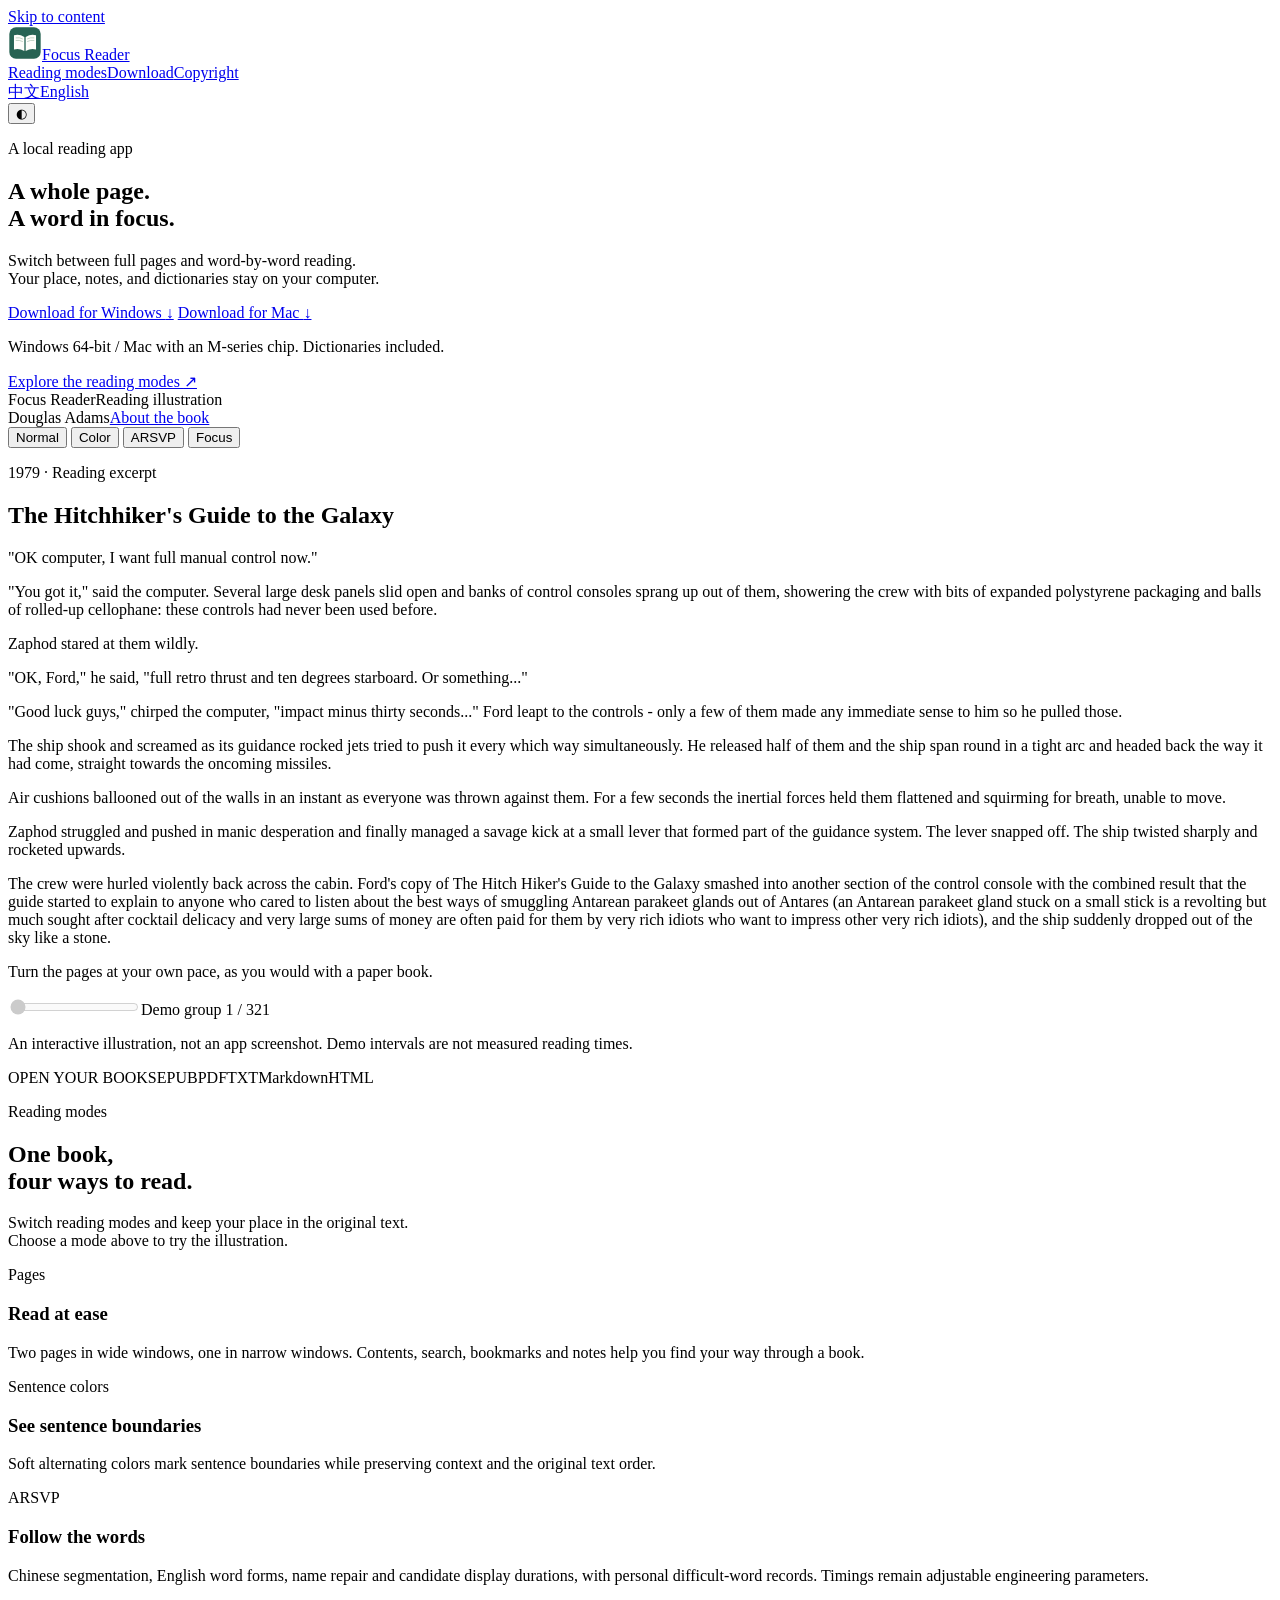
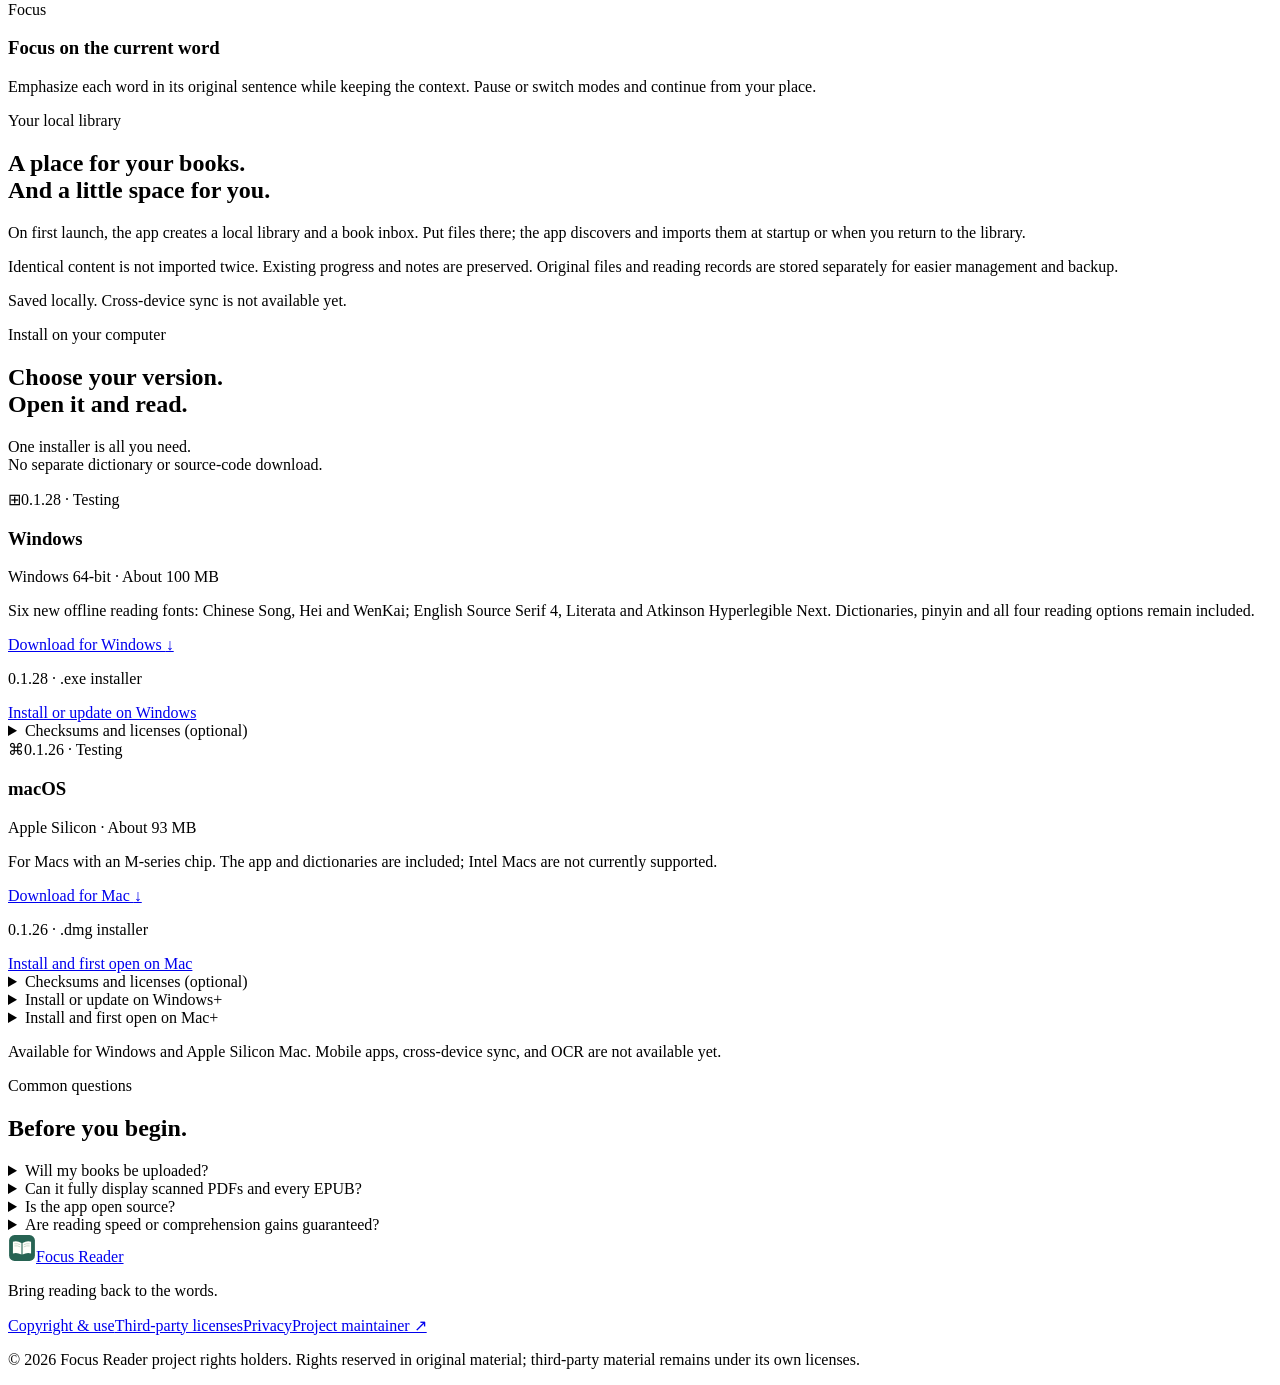
==== commit ca952a58: "Publish Windows 0.1.28 font testing downloads" ====
--- a/en/index.html
+++ b/en/index.html
@@ -27,7 +27,7 @@
         <h1 id="hero-title">A whole page.<br>A word in focus.</h1>
         <p class="lead">Switch between full pages and word-by-word reading.<br>Your place, notes, and dictionaries stay on your computer.</p>
         <div class="hero-actions">
-          <a class="button primary" data-windows-download href="https://github.com/f4freak1995-dev/focus-reader/releases/download/v0.1.27-windows/Focus-Reader-0.1.27-Windows-x64-setup.exe">Download for Windows <span aria-hidden="true">↓</span></a>
+          <a class="button primary" data-windows-download href="https://github.com/f4freak1995-dev/focus-reader/releases/download/v0.1.28-windows-testing/Focus-Reader-0.1.28-Windows-x64-setup.exe">Download for Windows <span aria-hidden="true">↓</span></a>
           <a class="button secondary" data-mac-download href="https://github.com/f4freak1995-dev/focus-reader/releases/download/v0.1.26-macos-testing/Focus-Reader-0.1.26-macOS-AppleSilicon-testing.dmg">Download for Mac <span aria-hidden="true">↓</span></a>
         </div>
         <p class="hero-note">Windows 64-bit / Mac with an M-series chip. Dictionaries included.</p>
@@ -87,13 +87,13 @@
       <div class="download-heading"><div><p class="eyebrow">Install on your computer</p><h2 id="download-title">Choose your version.<br>Open it and read.</h2></div><p>One installer is all you need.<br>No separate dictionary or source-code download.</p></div>
       <div class="download-platforms">
         <article class="download-card windows-download" id="windows-release" data-platform="windows">
-          <div class="card-top"><span class="platform-icon" aria-hidden="true">⊞</span><span class="pill">0.1.27 · Testing</span></div>
-          <h3>Windows</h3><p class="platform-detail">Windows 64-bit · About 60 MB</p>
-          <p>Onboarding, Chinese and English dictionaries, pinyin, and four reading options in one installer.</p>
-          <a class="button primary" data-windows-download href="https://github.com/f4freak1995-dev/focus-reader/releases/download/v0.1.27-windows/Focus-Reader-0.1.27-Windows-x64-setup.exe">Download for Windows <span aria-hidden="true">↓</span></a>
-          <p class="download-status" id="windows-status">0.1.27 · .exe installer</p>
+          <div class="card-top"><span class="platform-icon" aria-hidden="true">⊞</span><span class="pill">0.1.28 · Testing</span></div>
+          <h3>Windows</h3><p class="platform-detail">Windows 64-bit · About 100 MB</p>
+          <p>Six new offline reading fonts: Chinese Song, Hei and WenKai; English Source Serif 4, Literata and Atkinson Hyperlegible Next. Dictionaries, pinyin and all four reading options remain included.</p>
+          <a class="button primary" data-windows-download href="https://github.com/f4freak1995-dev/focus-reader/releases/download/v0.1.28-windows-testing/Focus-Reader-0.1.28-Windows-x64-setup.exe">Download for Windows <span aria-hidden="true">↓</span></a>
+          <p class="download-status" id="windows-status">0.1.28 · .exe installer</p>
           <a class="text-link" href="#windows-install">Install or update on Windows</a>
-          <details class="checksum"><summary>Checksums and licenses (optional)</summary><code id="windows-hash">50075d830ff467c4a71d634f4842d98f9c08872d10078eed18a9a4a5bb893d3d</code><p><a href="https://github.com/f4freak1995-dev/focus-reader/releases/download/v0.1.27-windows/SHA256SUMS.txt">Download checksum list</a> · <a href="https://github.com/f4freak1995-dev/focus-reader/releases/download/v0.1.27-windows/Focus-Reader-0.1.27-Third-Party-Notices.zip">Third-party notices</a></p><p>This Windows testing build is not Authenticode-signed.</p></details>
+          <details class="checksum"><summary>Checksums and licenses (optional)</summary><code id="windows-hash">ea396746a57f15ec24e740a7a812fe58624f01ab5e8d69d89a86b2e568a66198</code><p><a href="https://github.com/f4freak1995-dev/focus-reader/releases/download/v0.1.28-windows-testing/SHA256SUMS.txt">Download checksum list</a> · <a href="https://github.com/f4freak1995-dev/focus-reader/releases/download/v0.1.28-windows-testing/Focus-Reader-0.1.28-Third-Party-Notices.zip">Third-party notices</a></p><p>This Windows testing build is not Authenticode-signed.</p></details>
         </article>
         <article class="download-card mac-download" data-platform="mac">
           <div class="card-top"><span class="platform-icon" aria-hidden="true">⌘</span><span class="pill">0.1.26 · Testing</span></div>
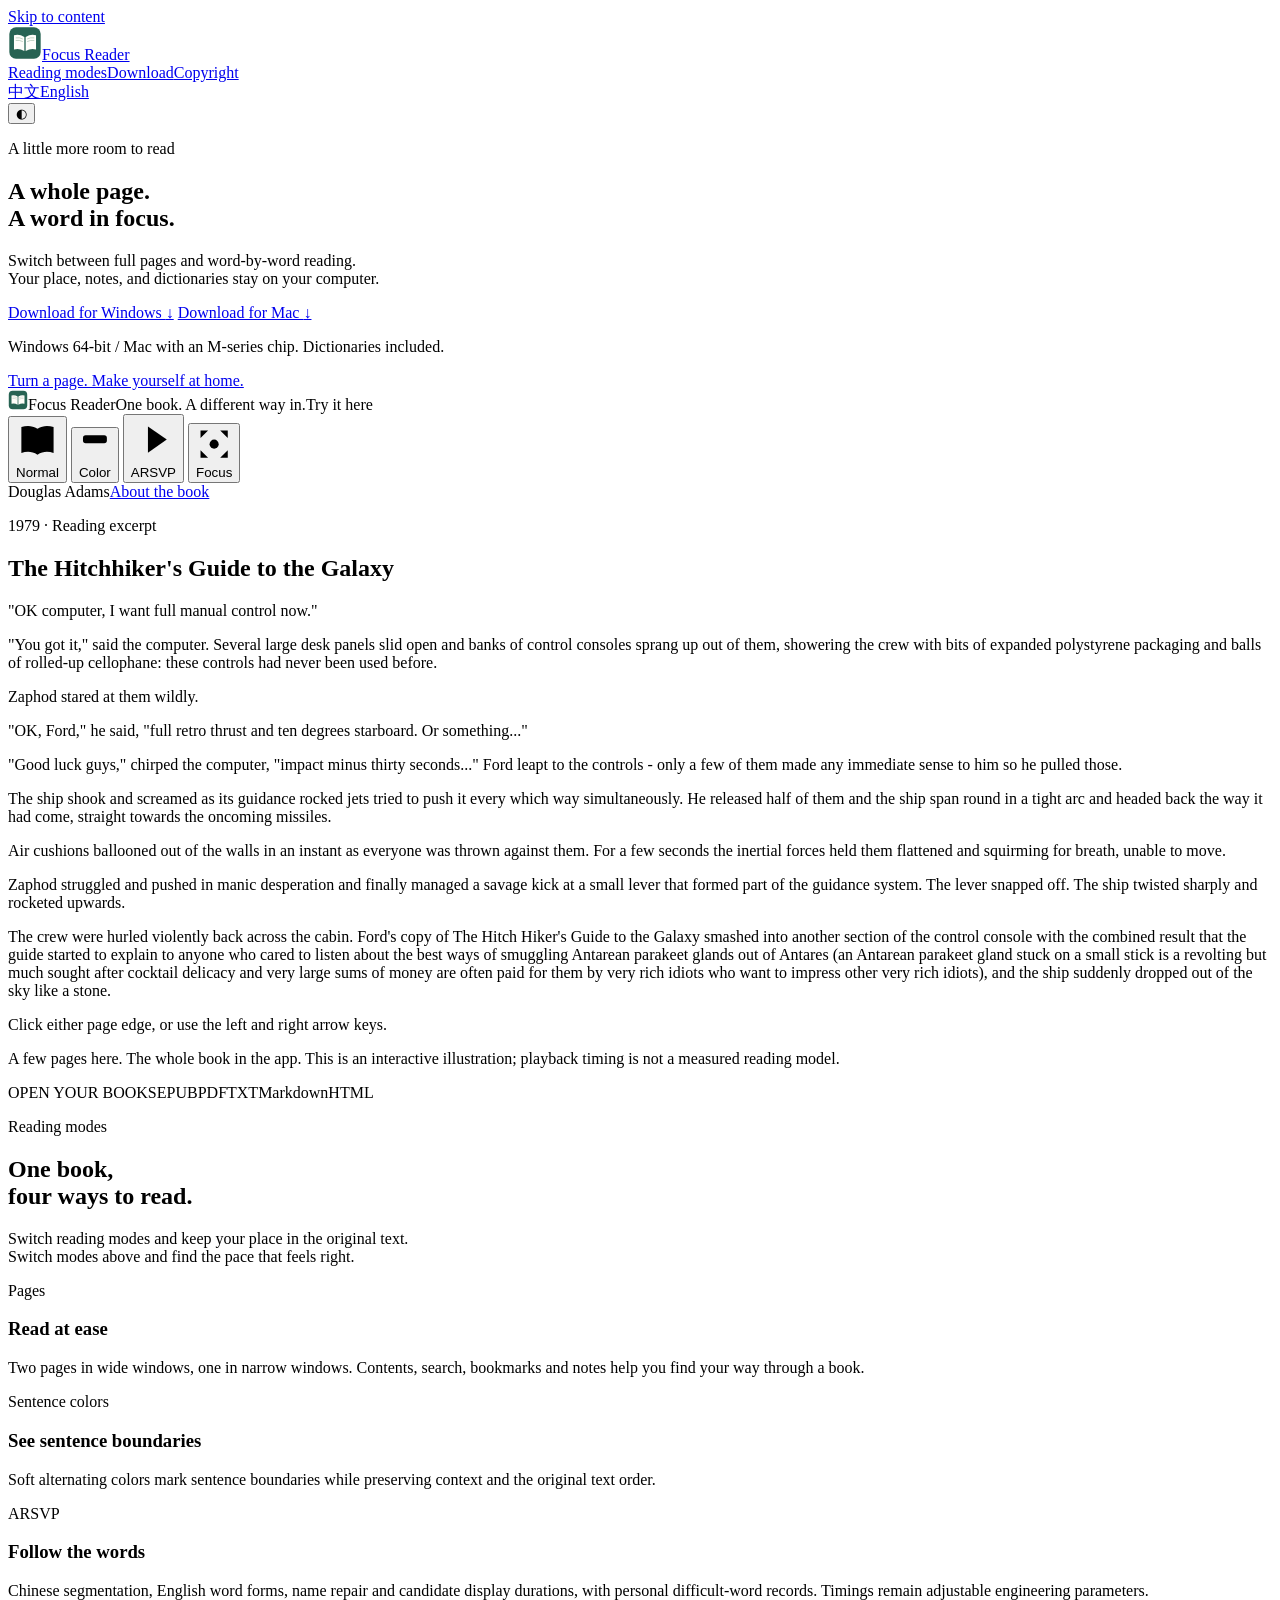
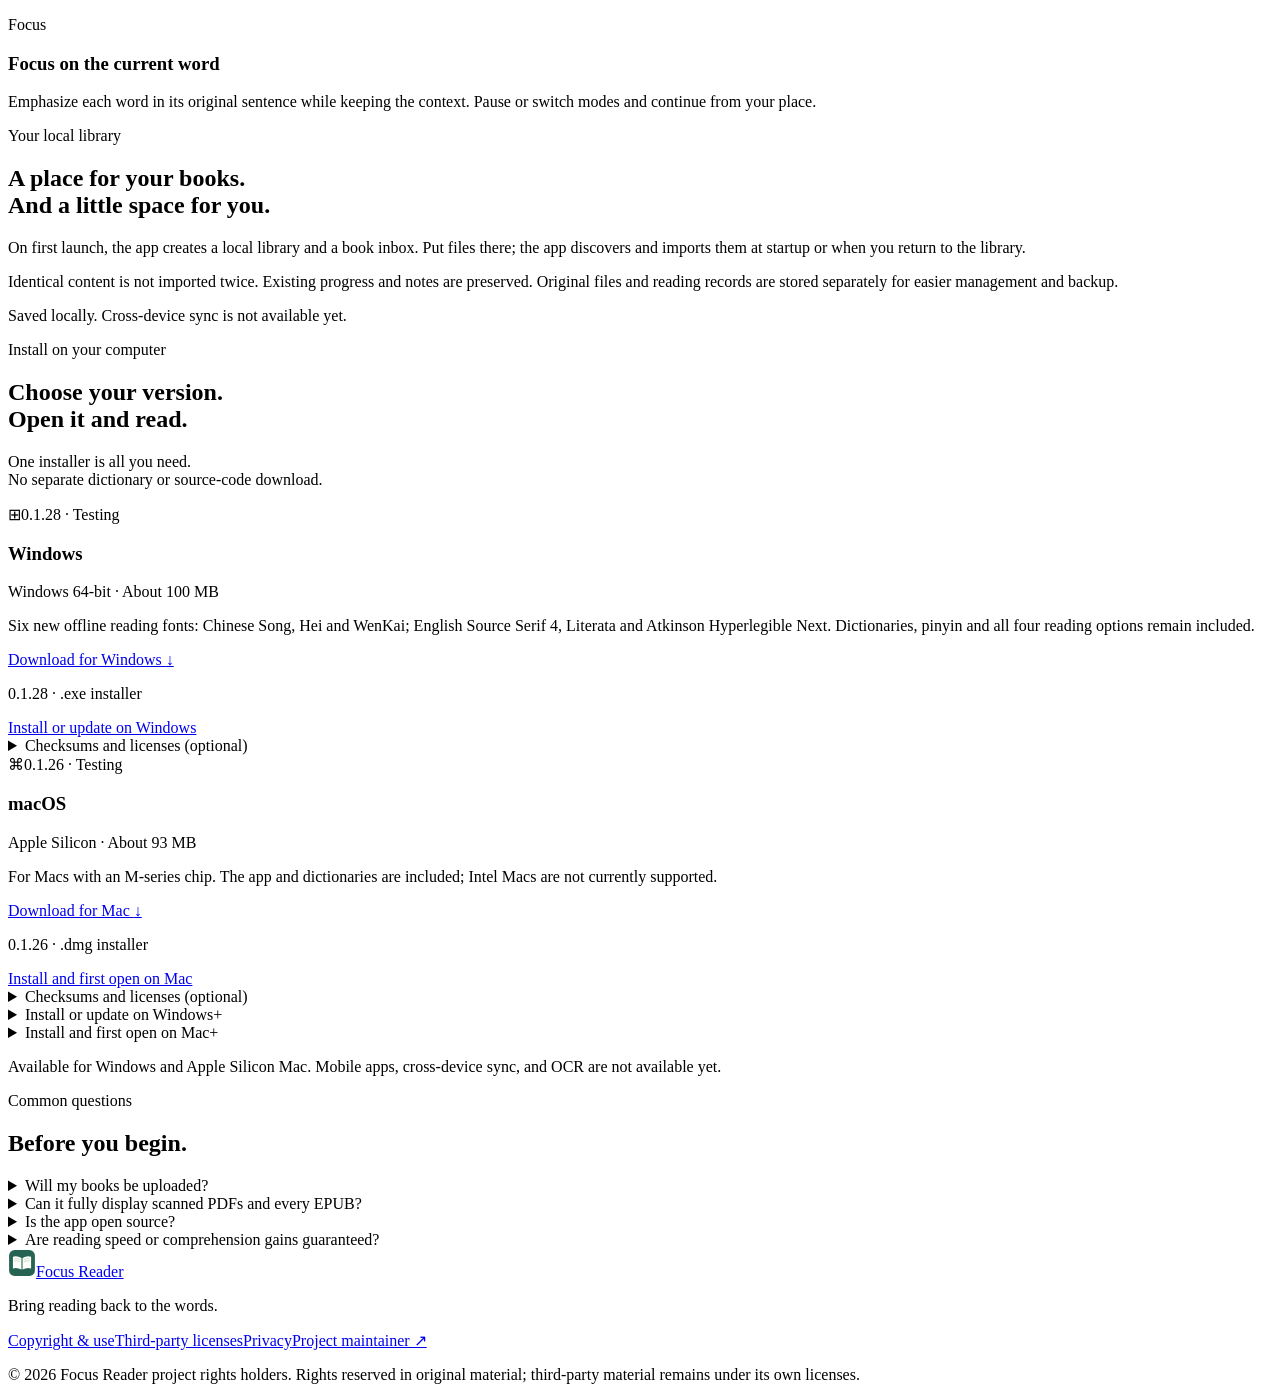
==== commit 464e13f7: "Redesign reader website around a paginated book demo" ====
--- a/en/index.html
+++ b/en/index.html
@@ -10,42 +10,49 @@
   <title>Focus Reader · Keep your focus on the words</title>
   <link rel="icon" href="../icon.svg" type="image/svg+xml">
   <script src="../assets/language.ee6a995ed6f2.js"></script>
-  <link rel="stylesheet" href="../assets/styles.e9c4fc1f1f86.css">
-  <script src="../assets/site.2d496750d5d3.js" defer></script>
+  <link rel="stylesheet" href="../assets/styles.d4a21e0591f5.css">
+  <script src="../assets/site.96d2827dead6.js" defer></script>
 </head>
-<body>
+<body class="home">
   <a class="skip" href="#main">Skip to content</a>
   <header class="nav wrap">
     <a class="brand" href="./" aria-label="Focus Reader home"><img src="../icon.svg" alt="" width="34" height="34">Focus Reader</a>
-    <nav aria-label="Main navigation"><a href="#experience">Reading modes</a><a href="#download">Download</a><a href="copyright.html">Copyright</a></nav>
+    <nav aria-label="Main navigation"><a href="#demo">Reading modes</a><a href="#download">Download</a><a href="copyright.html">Copyright</a></nav>
     <div class="nav-controls"><div class="language-switch" aria-label="Website language"><a href="../index.html?lang=zh" data-language="zh" lang="zh-CN">中文</a><a href="index.html?lang=en" data-language="en" lang="en">English</a></div><button class="theme" id="theme-toggle" type="button" aria-label="Switch to dark appearance" aria-pressed="false">◐</button></div>
   </header>
   <main id="main">
     <section class="hero wrap" aria-labelledby="hero-title">
       <div class="hero-copy">
-        <p class="eyebrow">A local reading app</p>
-        <h1 id="hero-title">A whole page.<br>A word in focus.</h1>
-        <p class="lead">Switch between full pages and word-by-word reading.<br>Your place, notes, and dictionaries stay on your computer.</p>
+        <div class="hero-intro">
+          <p class="eyebrow hero-kicker"><span class="status-dot" aria-hidden="true"></span>A little more room to read</p>
+          <h1 id="hero-title">A whole page.<br>A word in focus.</h1>
+        </div>
+        <div class="hero-aside">
+          <p class="lead">Switch between full pages and word-by-word reading.<br>Your place, notes, and dictionaries stay on your computer.</p>
         <div class="hero-actions">
           <a class="button primary" data-windows-download href="https://github.com/f4freak1995-dev/focus-reader/releases/download/v0.1.28-windows-testing/Focus-Reader-0.1.28-Windows-x64-setup.exe">Download for Windows <span aria-hidden="true">↓</span></a>
           <a class="button secondary" data-mac-download href="https://github.com/f4freak1995-dev/focus-reader/releases/download/v0.1.26-macos-testing/Focus-Reader-0.1.26-macOS-AppleSilicon-testing.dmg">Download for Mac <span aria-hidden="true">↓</span></a>
         </div>
-        <p class="hero-note">Windows 64-bit / Mac with an M-series chip. Dictionaries included.</p>
-        <a class="text-link" href="#experience">Explore the reading modes <span aria-hidden="true">↗</span></a>
+          <p class="hero-note">Windows 64-bit / Mac with an M-series chip. Dictionaries included.</p>
+          <a class="text-link" href="#demo">Turn a page. Make yourself at home.</a>
+        </div>
       </div>
-      <div class="reader-demo" aria-label="Interactive reading illustration">
-        <div class="demo-top"><span><i class="window-dot"></i><i class="window-dot"></i><i class="window-dot"></i></span><span>Focus Reader</span><span class="demo-top-right">Reading illustration</span></div>
+      <div class="reader-demo" id="demo" aria-label="Interactive reading illustration">
+        <div class="demo-top"><span class="demo-app-name"><img src="../icon.svg" alt="" width="20" height="20">Focus Reader</span><span class="demo-top-right">One book. A different way in.</span><span class="demo-local"><span class="status-dot" aria-hidden="true"></span>Try it here</span></div>
         <div class="demo-inner">
-          <div class="demo-meta"><span data-sample-slot="author">Douglas Adams</span><a data-sample-slot="source" href="https://penguinrandomhousesecondaryeducation.com/book/?isbn=9780345418913">About the book</a></div>
+          <div class="demo-toolbar">
           <div class="tabs" role="tablist" aria-label="Explore four reading modes">
-            <button id="tab-normal" role="tab" aria-selected="true" aria-controls="reading-panel" tabindex="0" data-mode="normal">Normal</button>
-            <button id="tab-color" role="tab" aria-selected="false" aria-controls="reading-panel" tabindex="-1" data-mode="color">Color</button>
-            <button id="tab-arsvp" role="tab" aria-selected="false" aria-controls="reading-panel" tabindex="-1" data-mode="arsvp">ARSVP</button>
-            <button id="tab-focus" role="tab" aria-selected="false" aria-controls="reading-panel" tabindex="-1" data-mode="focus">Focus</button>
+            <button id="tab-normal" role="tab" aria-selected="true" aria-controls="reading-panel" tabindex="0" data-mode="normal"><svg viewbox="0 0 24 24" aria-hidden="true"><path d="M3 4.5c3-1 6-1 9 1 3-2 6-2 9-1V19c-3-1-6-1-9 1-3-2-6-2-9-1Z"/><path d="M12 5.5V20"/></svg>Normal</button>
+            <button id="tab-color" role="tab" aria-selected="false" aria-controls="reading-panel" tabindex="-1" data-mode="color"><svg viewbox="0 0 24 24" aria-hidden="true"><rect x="3" y="4" width="18" height="6" rx="2"/><path d="M4 15h16M4 20h11"/></svg>Color</button>
+            <button id="tab-arsvp" role="tab" aria-selected="false" aria-controls="reading-panel" tabindex="-1" data-mode="arsvp"><svg viewbox="0 0 24 24" aria-hidden="true"><path d="M9 5 19 12 9 19Z"/><path d="M4 7v10"/></svg>ARSVP</button>
+            <button id="tab-focus" role="tab" aria-selected="false" aria-controls="reading-panel" tabindex="-1" data-mode="focus"><svg viewbox="0 0 24 24" aria-hidden="true"><path d="M8 3H3v5m13-5h5v5M3 16v5h5m13-5v5h-5"/><circle cx="12" cy="12" r="3"/></svg>Focus</button>
+          </div>
+            <div class="demo-meta"><span data-sample-slot="author">Douglas Adams</span><a data-sample-slot="source" href="https://penguinrandomhousesecondaryeducation.com/book/?isbn=9780345418913">About the book</a></div>
           </div>
           <div id="reading-panel" class="page-text normal" role="tabpanel" aria-labelledby="tab-normal" tabindex="0">
             <p class="chapter-label" data-sample-slot="edition">1979 · Reading excerpt</p>
             <h2 data-sample-slot="title">The Hitchhiker's Guide to the Galaxy</h2>
+            <div class="book-viewport">
             <div class="sample" data-sample-slot="text"><p class="sample-paragraph"><span class="s1">"OK computer, I want full manual control now."</span></p>
 <p class="sample-paragraph"><span class="s2">"You got it," said the computer.</span><span class="s3"> Several large desk panels slid open and banks of control consoles sprang up out of them, showering the crew with bits of expanded polystyrene packaging and balls of rolled-up cellophane: these controls had never been used before.</span></p>
 <p class="sample-paragraph"><span class="s1">Zaphod stared at them wildly.</span></p>
@@ -55,24 +62,32 @@
 <p class="sample-paragraph"><span class="s2">Air cushions ballooned out of the walls in an instant as everyone was thrown against them.</span><span class="s3"> For a few seconds the inertial forces held them flattened and squirming for breath, unable to move.</span></p>
 <p class="sample-paragraph"><span class="s1">Zaphod struggled and pushed in manic desperation and finally managed a savage kick at a small lever that formed part of the guidance system.</span><span class="s2"> The lever snapped off.</span><span class="s3"> The ship twisted sharply and rocketed upwards.</span></p>
 <p class="sample-paragraph"><span class="s1">The crew were hurled violently back across the cabin.</span><span class="s2"> Ford's copy of The Hitch Hiker's Guide to the Galaxy smashed into another section of the control console with the combined result that the guide started to explain to anyone who cared to listen about the best ways of smuggling Antarean parakeet glands out of Antares (an Antarean parakeet gland stuck on a small stick is a revolting but much sought after cocktail delicacy and very large sums of money are often paid for them by very rich idiots who want to impress other very rich idiots), and the ship suddenly dropped out of the sky like a stone.</span></p></div>
+            </div>
+            <button class="page-edge previous" id="page-prev" type="button" aria-label="Previous page" hidden><svg viewbox="0 0 24 24" aria-hidden="true"><path d="m14 6-6 6 6 6"/></svg></button>
+            <button class="page-edge next" id="page-next" type="button" aria-label="Next page" hidden><svg viewbox="0 0 24 24" aria-hidden="true"><path d="m10 6 6 6-6 6"/></svg></button>
             <div class="word-stage" hidden><span class="word-label">CURRENT WORD</span><strong id="current-word" data-sample-slot="firstWord">"OK</strong></div>
             <div class="focus-line" hidden></div>
 
           </div>
-          <p class="demo-hint" id="mode-caption" aria-live="polite">Turn the pages at your own pace, as you would with a paper book.</p>
+          <div class="page-controls" id="page-controls" hidden>
+            <button id="page-back" type="button" aria-label="Previous page"><svg viewbox="0 0 24 24" aria-hidden="true"><path d="m14 6-6 6 6 6"/></svg><span>Previous page</span></button>
+            <span id="page-status" role="status" aria-live="polite" aria-atomic="true">Page 1</span>
+            <button id="page-forward" type="button" aria-label="Next page"><span>Next page</span><svg viewbox="0 0 24 24" aria-hidden="true"><path d="m10 6 6 6-6 6"/></svg></button>
+          </div>
+          <p class="demo-hint" id="mode-caption" aria-live="polite">Click either page edge, or use the left and right arrow keys.</p>
           <div class="demo-controls" hidden>
             <button id="play-demo" class="play" type="button" aria-pressed="false">Start reading</button>
             <button id="restart-demo" class="demo-restart" type="button" aria-label="Read from the beginning">↺</button>
             <label class="demo-speed"><span>Speed</span><select id="demo-speed"><option value="1">1×</option><option value="1.5">1.5×</option><option value="2">2×</option></select></label>
           </div>
-          <div class="demo-progress"><input id="demo-seek" type="range" min="0" max="30" step="1" value="0" aria-label="Position in the reading sample" disabled><span id="demo-location" data-sample-slot="progress">Demo group 1 / 321</span></div>
+          <div class="demo-progress" hidden><input id="demo-seek" type="range" min="0" max="30" step="1" value="0" aria-label="Position in the reading sample" disabled><span id="demo-location" data-sample-slot="progress">Demo group 1 / 321</span></div>
         </div>
-        <p class="demo-disclaimer">An interactive illustration, not an app screenshot. Demo intervals are not measured reading times.</p>
+        <p class="demo-disclaimer">A few pages here. The whole book in the app. This is an interactive illustration; playback timing is not a measured reading model.</p>
       </div>
     </section>
     <div class="format-strip wrap"><span>OPEN YOUR BOOKS</span><span>EPUB</span><span>PDF</span><span>TXT</span><span>Markdown</span><span>HTML</span></div>
     <section id="experience" class="section wrap" aria-labelledby="experience-title">
-      <div class="section-heading"><p class="eyebrow">Reading modes</p><h2 id="experience-title">One book,<br>four ways to read.</h2><p>Switch reading modes and keep your place in the original text.<br>Choose a mode above to try the illustration.</p></div>
+      <div class="section-heading"><p class="eyebrow">Reading modes</p><h2 id="experience-title">One book,<br>four ways to read.</h2><p>Switch reading modes and keep your place in the original text.<br>Switch modes above and find the pace that feels right.</p></div>
       <div class="features">
         <article><span class="feature-no">Pages</span><h3>Read at ease</h3><p>Two pages in wide windows, one in narrow windows. Contents, search, bookmarks and notes help you find your way through a book.</p></article>
         <article><span class="feature-no">Sentence colors</span><h3>See sentence boundaries</h3><p>Soft alternating colors mark sentence boundaries while preserving context and the original text order.</p></article>
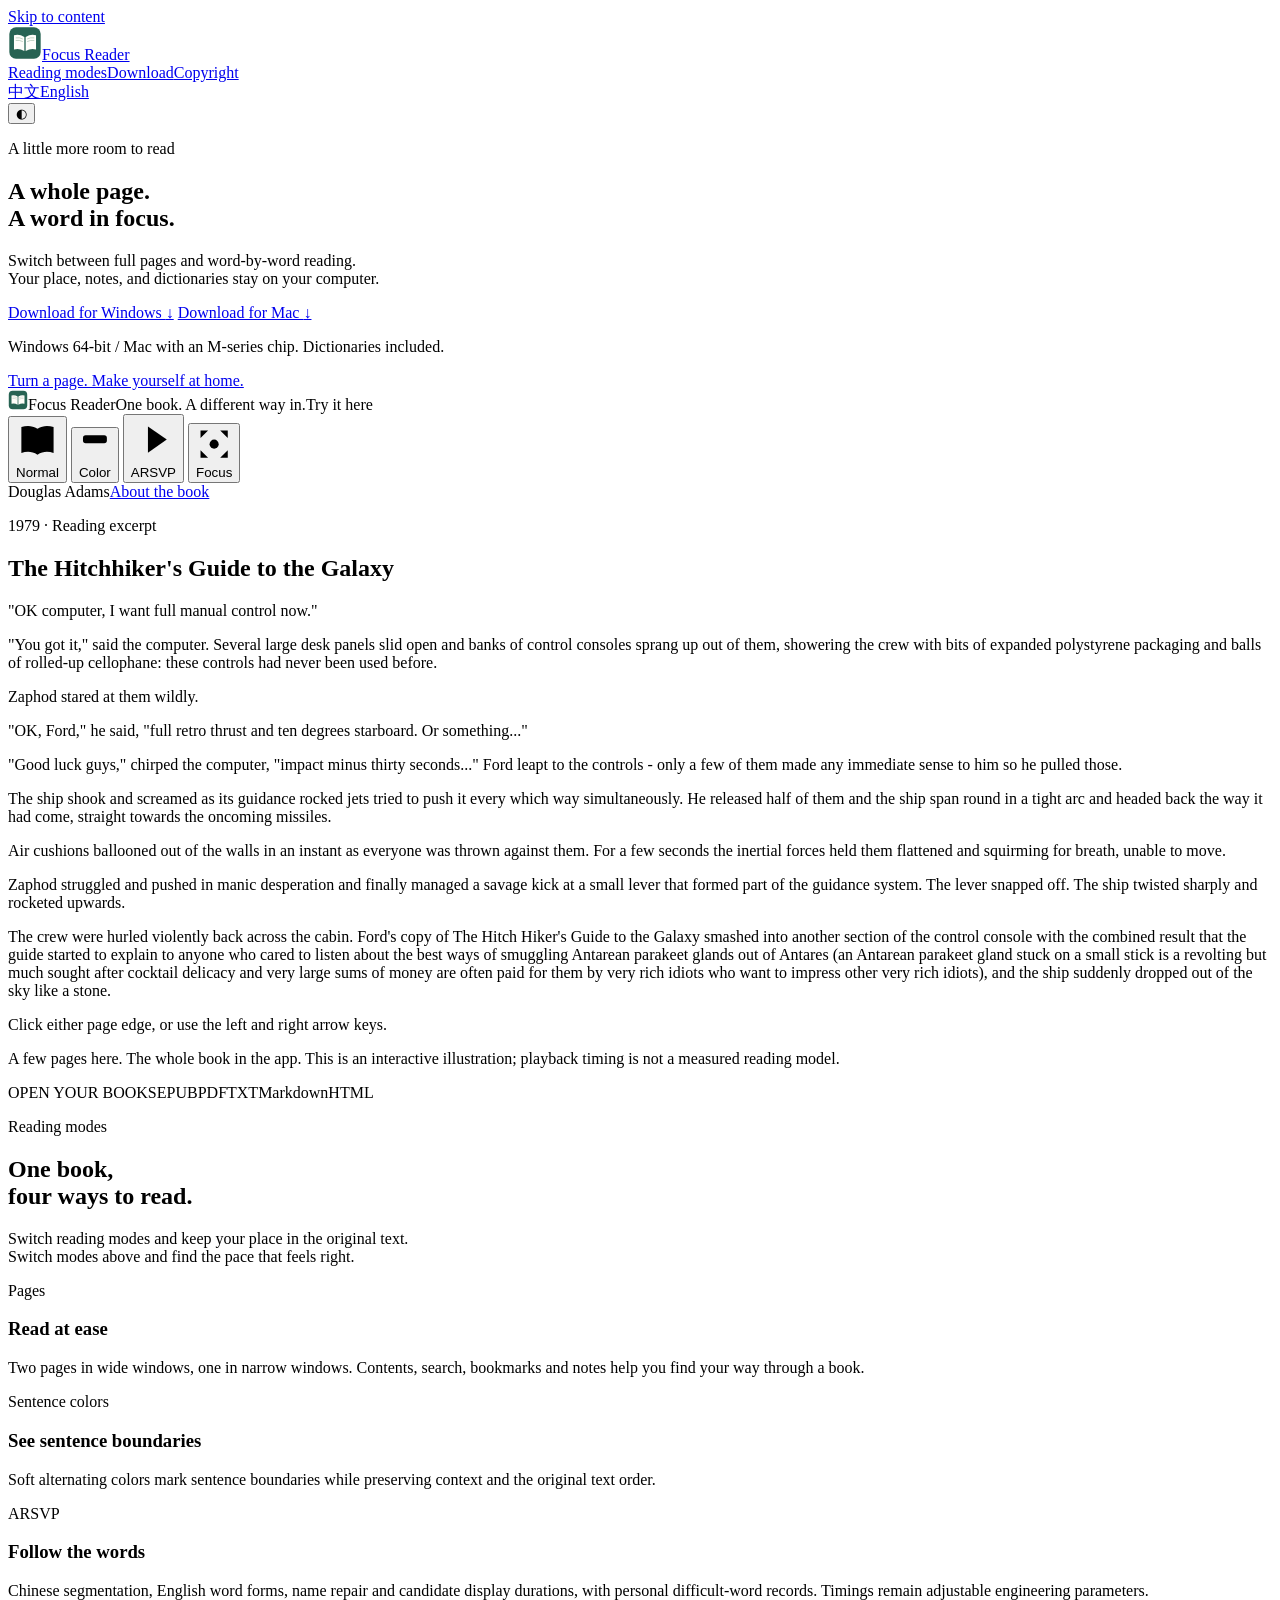
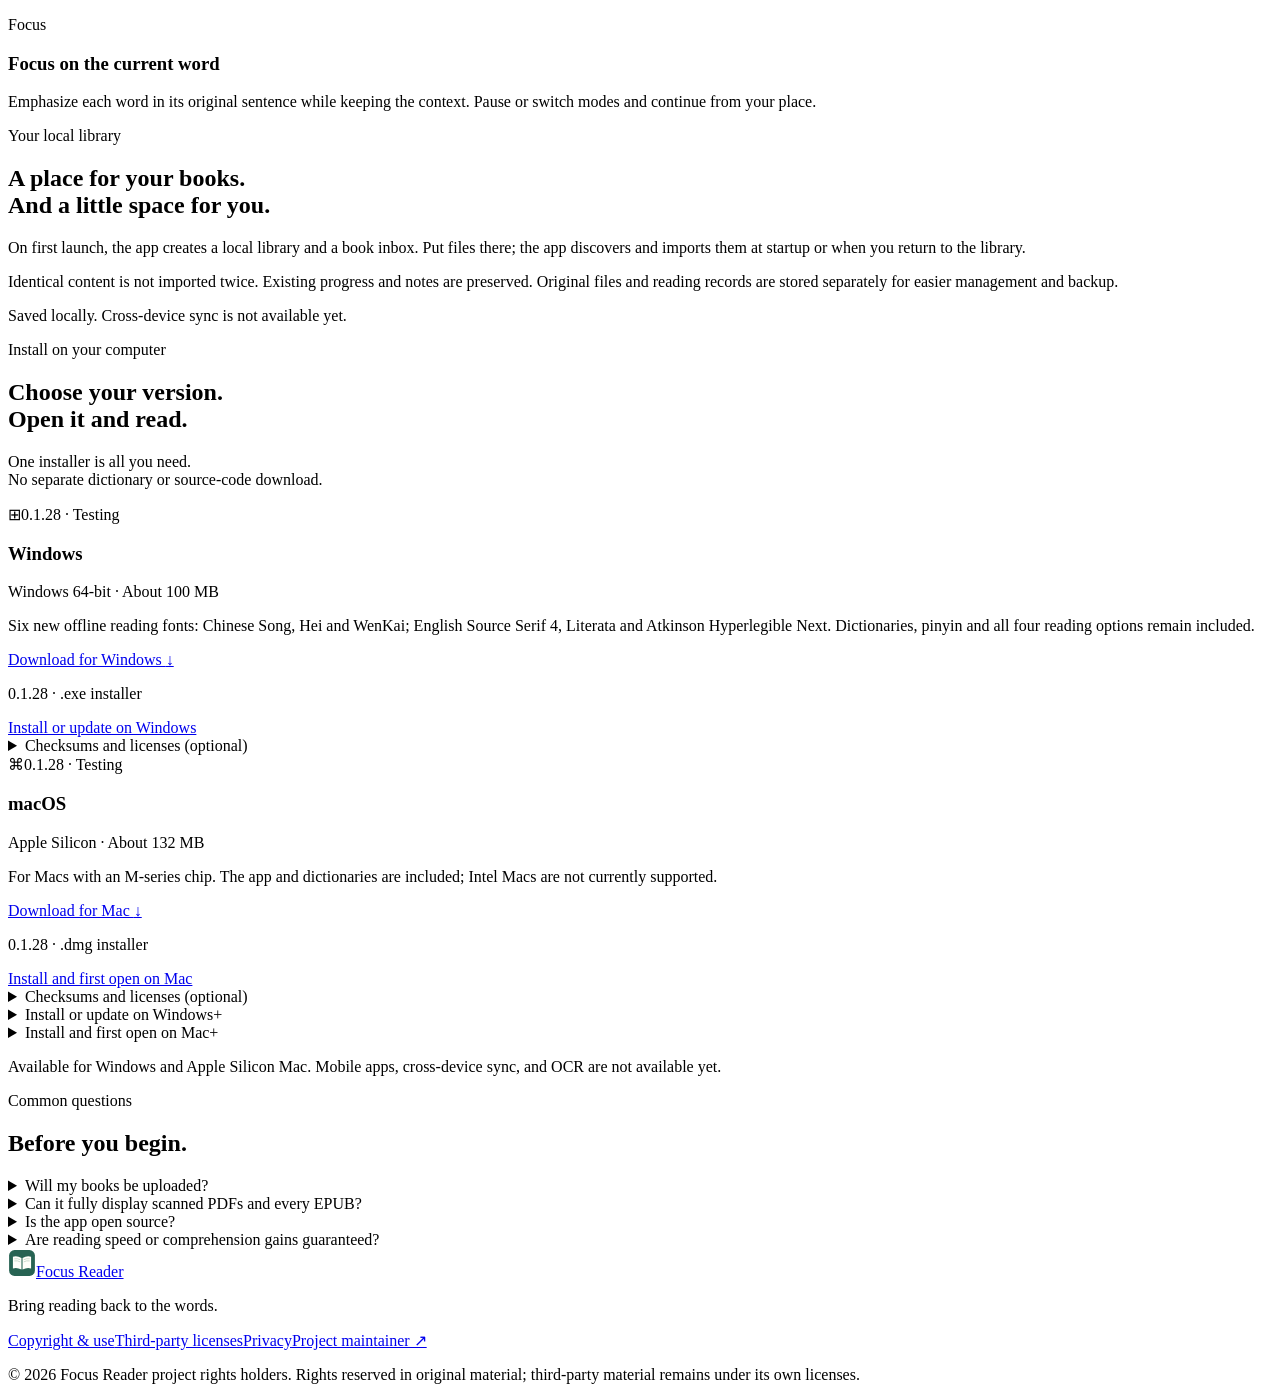
==== commit 23d276b1: "Sync English Mac 0.1.28 download page" ====
--- a/en/index.html
+++ b/en/index.html
@@ -31,7 +31,7 @@
           <p class="lead">Switch between full pages and word-by-word reading.<br>Your place, notes, and dictionaries stay on your computer.</p>
         <div class="hero-actions">
           <a class="button primary" data-windows-download href="https://github.com/f4freak1995-dev/focus-reader/releases/download/v0.1.28-windows-testing/Focus-Reader-0.1.28-Windows-x64-setup.exe">Download for Windows <span aria-hidden="true">↓</span></a>
-          <a class="button secondary" data-mac-download href="https://github.com/f4freak1995-dev/focus-reader/releases/download/v0.1.26-macos-testing/Focus-Reader-0.1.26-macOS-AppleSilicon-testing.dmg">Download for Mac <span aria-hidden="true">↓</span></a>
+          <a class="button secondary" data-mac-download href="https://github.com/f4freak1995-dev/focus-reader/releases/download/v0.1.28-macos-testing/Focus-Reader-0.1.28-macOS-AppleSilicon.dmg">Download for Mac <span aria-hidden="true">↓</span></a>
         </div>
           <p class="hero-note">Windows 64-bit / Mac with an M-series chip. Dictionaries included.</p>
           <a class="text-link" href="#demo">Turn a page. Make yourself at home.</a>
@@ -111,13 +111,13 @@
           <details class="checksum"><summary>Checksums and licenses (optional)</summary><code id="windows-hash">ea396746a57f15ec24e740a7a812fe58624f01ab5e8d69d89a86b2e568a66198</code><p><a href="https://github.com/f4freak1995-dev/focus-reader/releases/download/v0.1.28-windows-testing/SHA256SUMS.txt">Download checksum list</a> · <a href="https://github.com/f4freak1995-dev/focus-reader/releases/download/v0.1.28-windows-testing/Focus-Reader-0.1.28-Third-Party-Notices.zip">Third-party notices</a></p><p>This Windows testing build is not Authenticode-signed.</p></details>
         </article>
         <article class="download-card mac-download" data-platform="mac">
-          <div class="card-top"><span class="platform-icon" aria-hidden="true">⌘</span><span class="pill">0.1.26 · Testing</span></div>
-          <h3>macOS</h3><p class="platform-detail">Apple Silicon · About 93 MB</p>
+          <div class="card-top"><span class="platform-icon" aria-hidden="true">⌘</span><span class="pill">0.1.28 · Testing</span></div>
+          <h3>macOS</h3><p class="platform-detail">Apple Silicon · About 132 MB</p>
           <p>For Macs with an M-series chip. The app and dictionaries are included; Intel Macs are not currently supported.</p>
-          <a class="button primary" data-mac-download href="https://github.com/f4freak1995-dev/focus-reader/releases/download/v0.1.26-macos-testing/Focus-Reader-0.1.26-macOS-AppleSilicon-testing.dmg">Download for Mac <span aria-hidden="true">↓</span></a>
-          <p class="download-status" id="mac-status">0.1.26 · .dmg installer</p>
+          <a class="button primary" data-mac-download href="https://github.com/f4freak1995-dev/focus-reader/releases/download/v0.1.28-macos-testing/Focus-Reader-0.1.28-macOS-AppleSilicon.dmg">Download for Mac <span aria-hidden="true">↓</span></a>
+          <p class="download-status" id="mac-status">0.1.28 · .dmg installer</p>
           <a class="text-link" href="#mac-install">Install and first open on Mac</a>
-          <details class="checksum"><summary>Checksums and licenses (optional)</summary><code id="mac-hash">46694acb97533a082efba105bd6e0d83851840b0fd268b4d8a2ce6a891030dfa</code><p><a href="https://github.com/f4freak1995-dev/focus-reader/releases/download/v0.1.26-macos-testing/SHA256SUMS.txt">Download checksum list</a> · <a href="third-party.html">Third-party licenses</a></p><p>This Mac testing build is not Apple-notarized.</p></details>
+          <details class="checksum"><summary>Checksums and licenses (optional)</summary><code id="mac-hash">18b0636adb445a19c4a035bf6d8eac232c56a0214524c04d6a8ae02229b27825</code><p><a href="https://github.com/f4freak1995-dev/focus-reader/releases/download/v0.1.28-macos-testing/SHA256SUMS.txt">Download checksum list</a> · <a href="third-party.html">Third-party licenses</a></p><p>This Mac testing build is not Apple-notarized.</p></details>
         </article>
       </div>
       <div class="installation-guides" id="install">
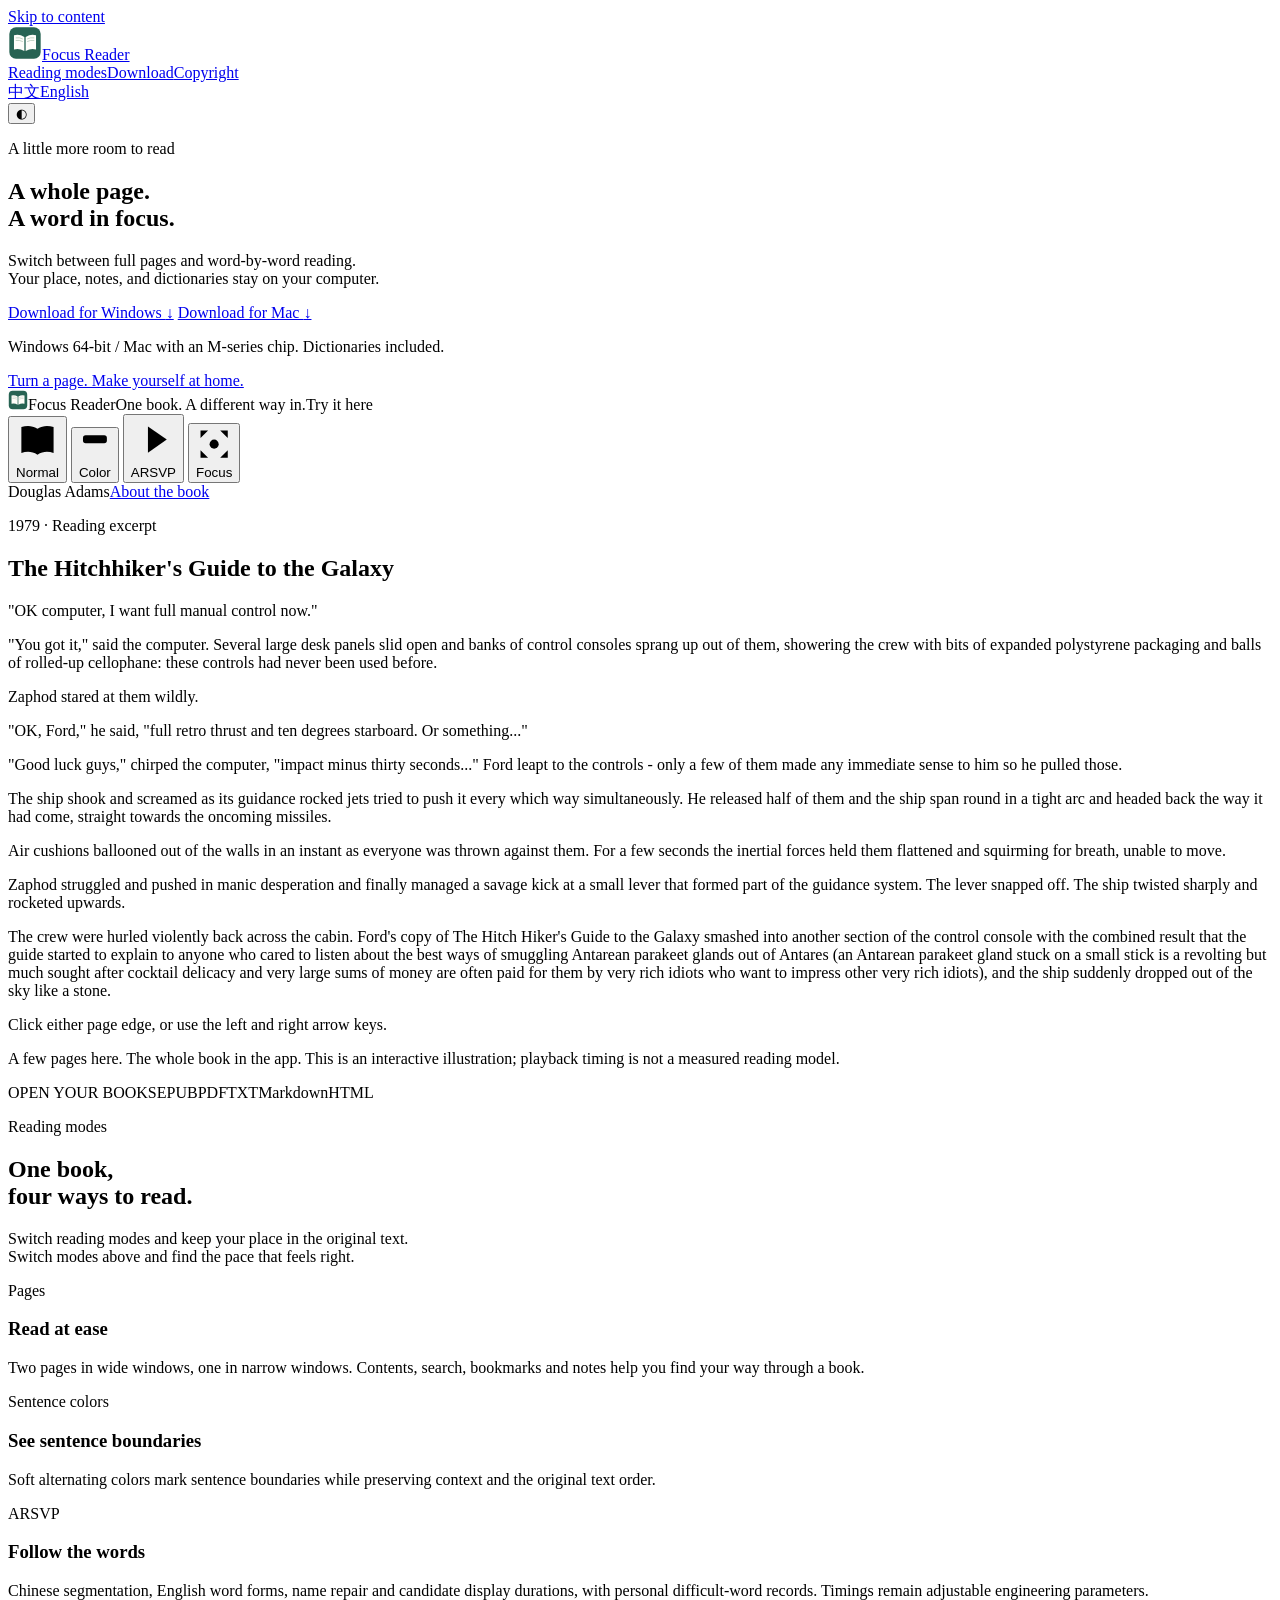
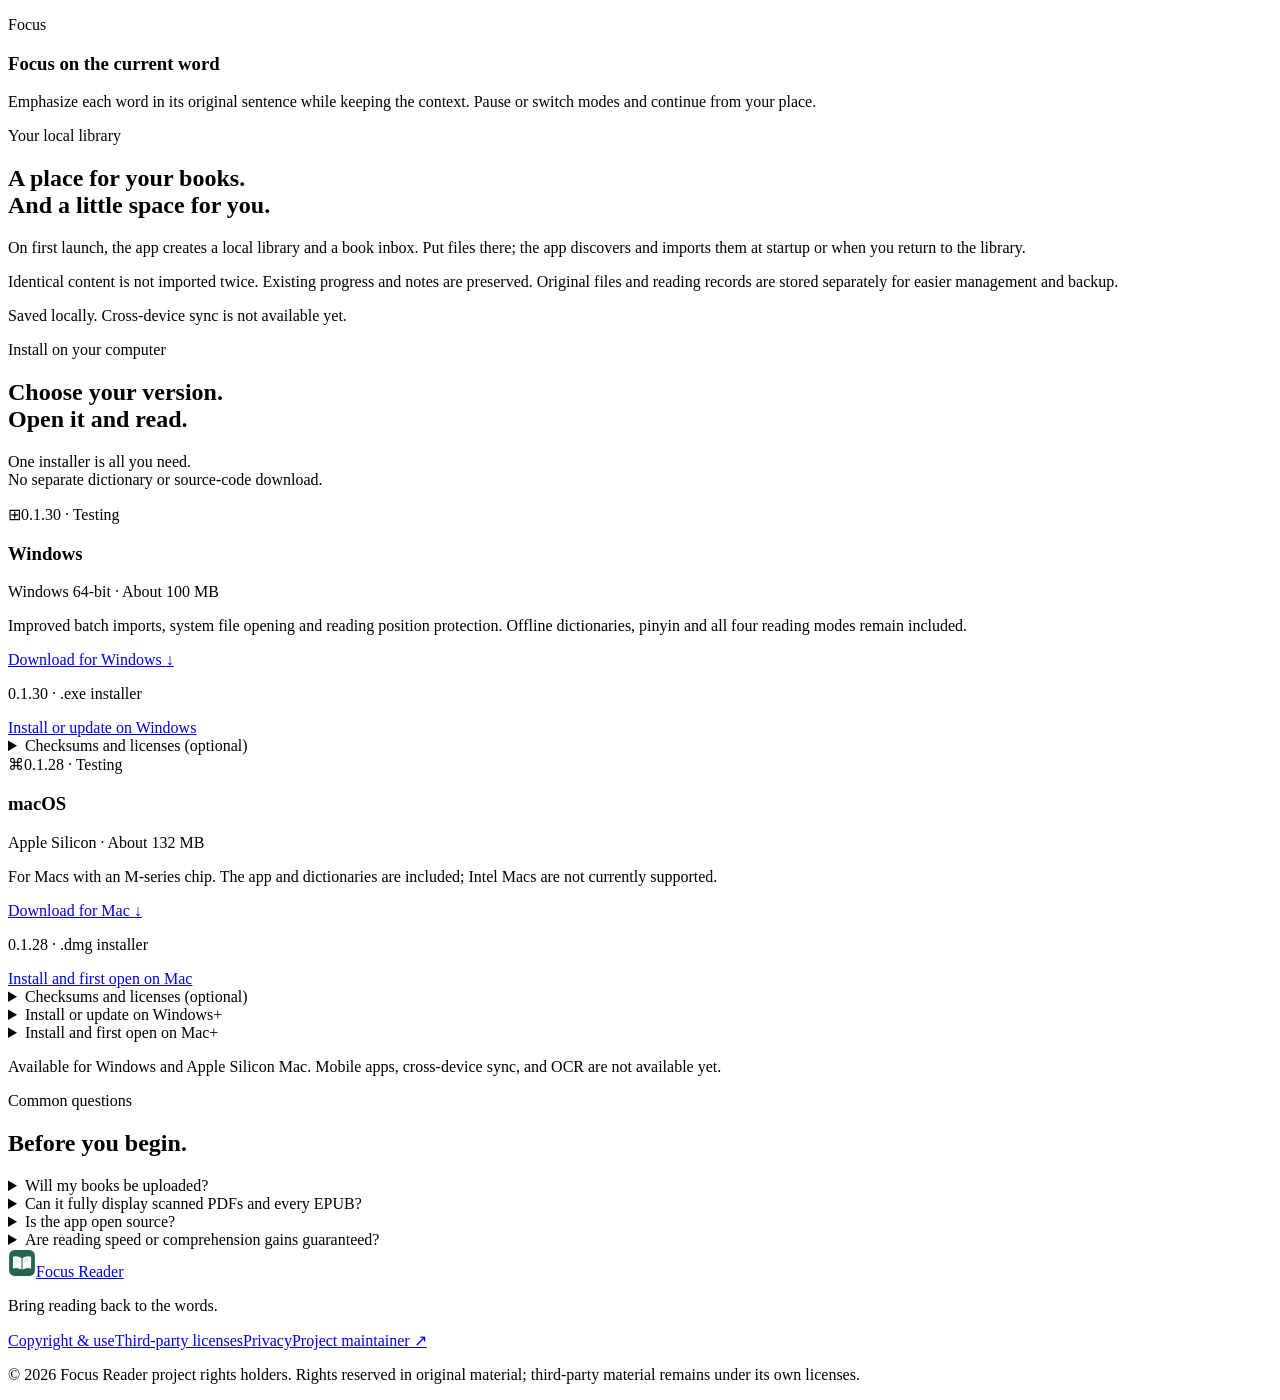
==== commit 498bc69e: "Update Windows testing download to 0.1.30" ====
--- a/en/index.html
+++ b/en/index.html
@@ -30,7 +30,7 @@
         <div class="hero-aside">
           <p class="lead">Switch between full pages and word-by-word reading.<br>Your place, notes, and dictionaries stay on your computer.</p>
         <div class="hero-actions">
-          <a class="button primary" data-windows-download href="https://github.com/f4freak1995-dev/focus-reader/releases/download/v0.1.28-windows-testing/Focus-Reader-0.1.28-Windows-x64-setup.exe">Download for Windows <span aria-hidden="true">↓</span></a>
+          <a class="button primary" data-windows-download href="https://github.com/f4freak1995-dev/focus-reader/releases/download/v0.1.30-windows-testing/Focus-Reader-0.1.30-Windows-x64-setup.exe">Download for Windows <span aria-hidden="true">↓</span></a>
           <a class="button secondary" data-mac-download href="https://github.com/f4freak1995-dev/focus-reader/releases/download/v0.1.28-macos-testing/Focus-Reader-0.1.28-macOS-AppleSilicon.dmg">Download for Mac <span aria-hidden="true">↓</span></a>
         </div>
           <p class="hero-note">Windows 64-bit / Mac with an M-series chip. Dictionaries included.</p>
@@ -102,13 +102,13 @@
       <div class="download-heading"><div><p class="eyebrow">Install on your computer</p><h2 id="download-title">Choose your version.<br>Open it and read.</h2></div><p>One installer is all you need.<br>No separate dictionary or source-code download.</p></div>
       <div class="download-platforms">
         <article class="download-card windows-download" id="windows-release" data-platform="windows">
-          <div class="card-top"><span class="platform-icon" aria-hidden="true">⊞</span><span class="pill">0.1.28 · Testing</span></div>
+          <div class="card-top"><span class="platform-icon" aria-hidden="true">⊞</span><span class="pill">0.1.30 · Testing</span></div>
           <h3>Windows</h3><p class="platform-detail">Windows 64-bit · About 100 MB</p>
-          <p>Six new offline reading fonts: Chinese Song, Hei and WenKai; English Source Serif 4, Literata and Atkinson Hyperlegible Next. Dictionaries, pinyin and all four reading options remain included.</p>
-          <a class="button primary" data-windows-download href="https://github.com/f4freak1995-dev/focus-reader/releases/download/v0.1.28-windows-testing/Focus-Reader-0.1.28-Windows-x64-setup.exe">Download for Windows <span aria-hidden="true">↓</span></a>
-          <p class="download-status" id="windows-status">0.1.28 · .exe installer</p>
+          <p>Improved batch imports, system file opening and reading position protection. Offline dictionaries, pinyin and all four reading modes remain included.</p>
+          <a class="button primary" data-windows-download href="https://github.com/f4freak1995-dev/focus-reader/releases/download/v0.1.30-windows-testing/Focus-Reader-0.1.30-Windows-x64-setup.exe">Download for Windows <span aria-hidden="true">↓</span></a>
+          <p class="download-status" id="windows-status">0.1.30 · .exe installer</p>
           <a class="text-link" href="#windows-install">Install or update on Windows</a>
-          <details class="checksum"><summary>Checksums and licenses (optional)</summary><code id="windows-hash">ea396746a57f15ec24e740a7a812fe58624f01ab5e8d69d89a86b2e568a66198</code><p><a href="https://github.com/f4freak1995-dev/focus-reader/releases/download/v0.1.28-windows-testing/SHA256SUMS.txt">Download checksum list</a> · <a href="https://github.com/f4freak1995-dev/focus-reader/releases/download/v0.1.28-windows-testing/Focus-Reader-0.1.28-Third-Party-Notices.zip">Third-party notices</a></p><p>This Windows testing build is not Authenticode-signed.</p></details>
+          <details class="checksum"><summary>Checksums and licenses (optional)</summary><code id="windows-hash">6e5656cba5ea7e7ca6cdfae55f0e7b473b1996ee5f3c1fb685712c6090c4535d</code><p><a href="https://github.com/f4freak1995-dev/focus-reader/releases/download/v0.1.30-windows-testing/SHA256SUMS.txt">Download checksum list</a> · <a href="https://github.com/f4freak1995-dev/focus-reader/releases/download/v0.1.30-windows-testing/Focus-Reader-0.1.30-Third-Party-Notices.zip">Third-party notices</a></p><p>This Windows testing build is not Authenticode-signed.</p></details>
         </article>
         <article class="download-card mac-download" data-platform="mac">
           <div class="card-top"><span class="platform-icon" aria-hidden="true">⌘</span><span class="pill">0.1.28 · Testing</span></div>
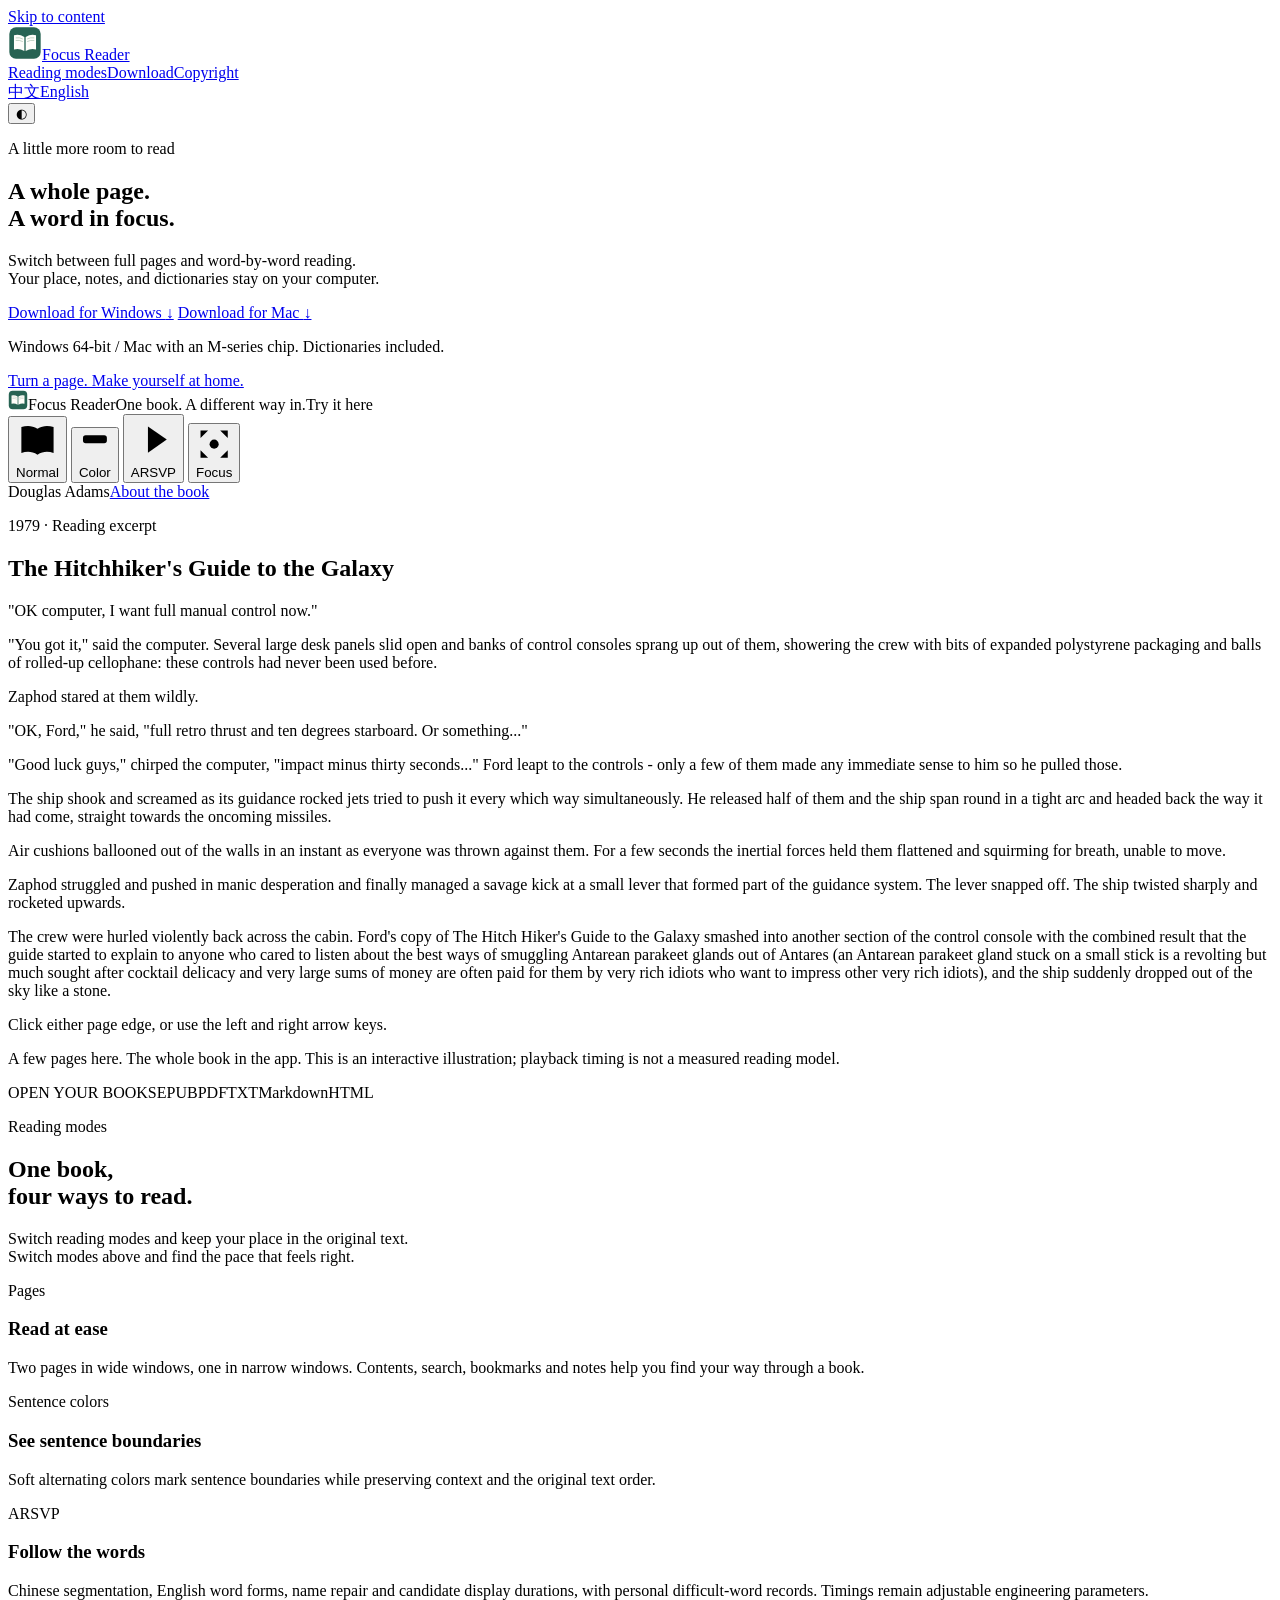
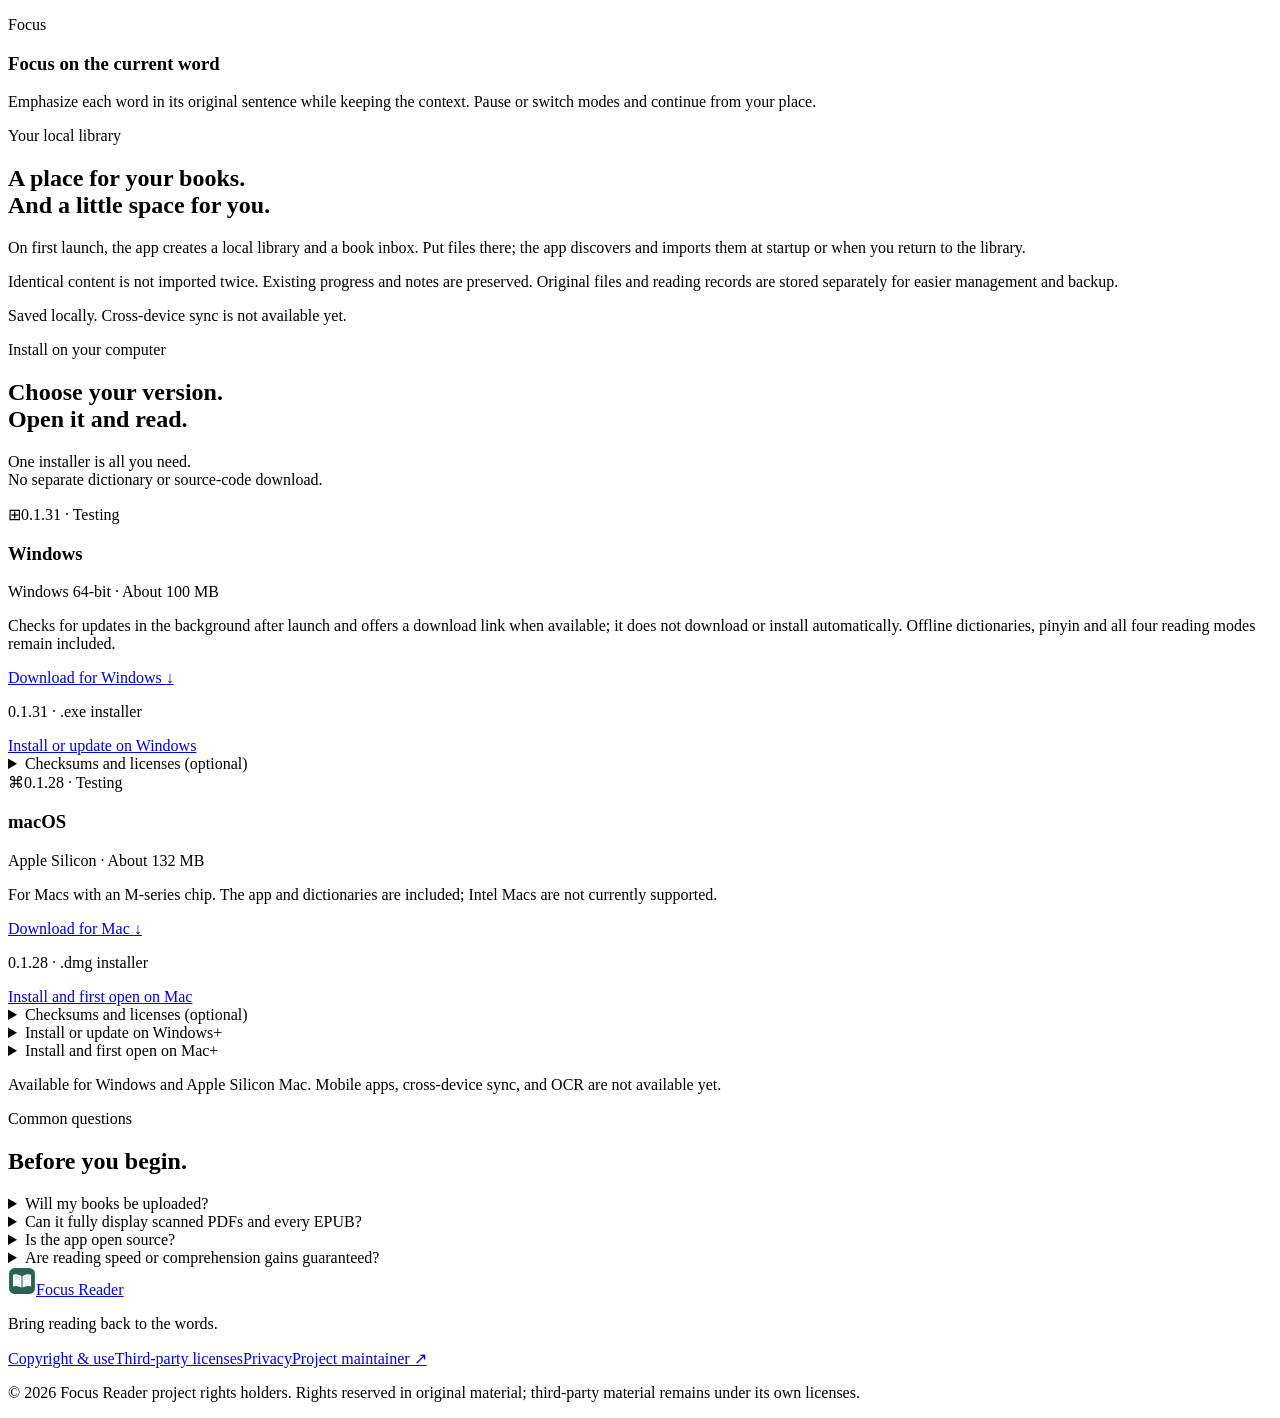
==== commit 3a0aaeb6: "Publish Windows 0.1.31 testing download" ====
--- a/en/index.html
+++ b/en/index.html
@@ -30,7 +30,7 @@
         <div class="hero-aside">
           <p class="lead">Switch between full pages and word-by-word reading.<br>Your place, notes, and dictionaries stay on your computer.</p>
         <div class="hero-actions">
-          <a class="button primary" data-windows-download href="https://github.com/f4freak1995-dev/focus-reader/releases/download/v0.1.30-windows-testing/Focus-Reader-0.1.30-Windows-x64-setup.exe">Download for Windows <span aria-hidden="true">↓</span></a>
+          <a class="button primary" data-windows-download href="https://github.com/f4freak1995-dev/focus-reader/releases/download/v0.1.31-windows-testing/Focus-Reader-0.1.31-Windows-x64-setup.exe">Download for Windows <span aria-hidden="true">↓</span></a>
           <a class="button secondary" data-mac-download href="https://github.com/f4freak1995-dev/focus-reader/releases/download/v0.1.28-macos-testing/Focus-Reader-0.1.28-macOS-AppleSilicon.dmg">Download for Mac <span aria-hidden="true">↓</span></a>
         </div>
           <p class="hero-note">Windows 64-bit / Mac with an M-series chip. Dictionaries included.</p>
@@ -102,13 +102,13 @@
       <div class="download-heading"><div><p class="eyebrow">Install on your computer</p><h2 id="download-title">Choose your version.<br>Open it and read.</h2></div><p>One installer is all you need.<br>No separate dictionary or source-code download.</p></div>
       <div class="download-platforms">
         <article class="download-card windows-download" id="windows-release" data-platform="windows">
-          <div class="card-top"><span class="platform-icon" aria-hidden="true">⊞</span><span class="pill">0.1.30 · Testing</span></div>
+          <div class="card-top"><span class="platform-icon" aria-hidden="true">⊞</span><span class="pill">0.1.31 · Testing</span></div>
           <h3>Windows</h3><p class="platform-detail">Windows 64-bit · About 100 MB</p>
-          <p>Improved batch imports, system file opening and reading position protection. Offline dictionaries, pinyin and all four reading modes remain included.</p>
-          <a class="button primary" data-windows-download href="https://github.com/f4freak1995-dev/focus-reader/releases/download/v0.1.30-windows-testing/Focus-Reader-0.1.30-Windows-x64-setup.exe">Download for Windows <span aria-hidden="true">↓</span></a>
-          <p class="download-status" id="windows-status">0.1.30 · .exe installer</p>
+          <p>Checks for updates in the background after launch and offers a download link when available; it does not download or install automatically. Offline dictionaries, pinyin and all four reading modes remain included.</p>
+          <a class="button primary" data-windows-download href="https://github.com/f4freak1995-dev/focus-reader/releases/download/v0.1.31-windows-testing/Focus-Reader-0.1.31-Windows-x64-setup.exe">Download for Windows <span aria-hidden="true">↓</span></a>
+          <p class="download-status" id="windows-status">0.1.31 · .exe installer</p>
           <a class="text-link" href="#windows-install">Install or update on Windows</a>
-          <details class="checksum"><summary>Checksums and licenses (optional)</summary><code id="windows-hash">6e5656cba5ea7e7ca6cdfae55f0e7b473b1996ee5f3c1fb685712c6090c4535d</code><p><a href="https://github.com/f4freak1995-dev/focus-reader/releases/download/v0.1.30-windows-testing/SHA256SUMS.txt">Download checksum list</a> · <a href="https://github.com/f4freak1995-dev/focus-reader/releases/download/v0.1.30-windows-testing/Focus-Reader-0.1.30-Third-Party-Notices.zip">Third-party notices</a></p><p>This Windows testing build is not Authenticode-signed.</p></details>
+          <details class="checksum"><summary>Checksums and licenses (optional)</summary><code id="windows-hash">af605dd67238ee6f8cfd4c017408649283f6216f0482db8d20a34ce69a9ec3a7</code><p><a href="https://github.com/f4freak1995-dev/focus-reader/releases/download/v0.1.31-windows-testing/SHA256SUMS.txt">Download checksum list</a> · <a href="https://github.com/f4freak1995-dev/focus-reader/releases/download/v0.1.31-windows-testing/Focus-Reader-0.1.31-Third-Party-Notices.zip">Third-party notices</a></p><p>This Windows testing build is not Authenticode-signed.</p></details>
         </article>
         <article class="download-card mac-download" data-platform="mac">
           <div class="card-top"><span class="platform-icon" aria-hidden="true">⌘</span><span class="pill">0.1.28 · Testing</span></div>
